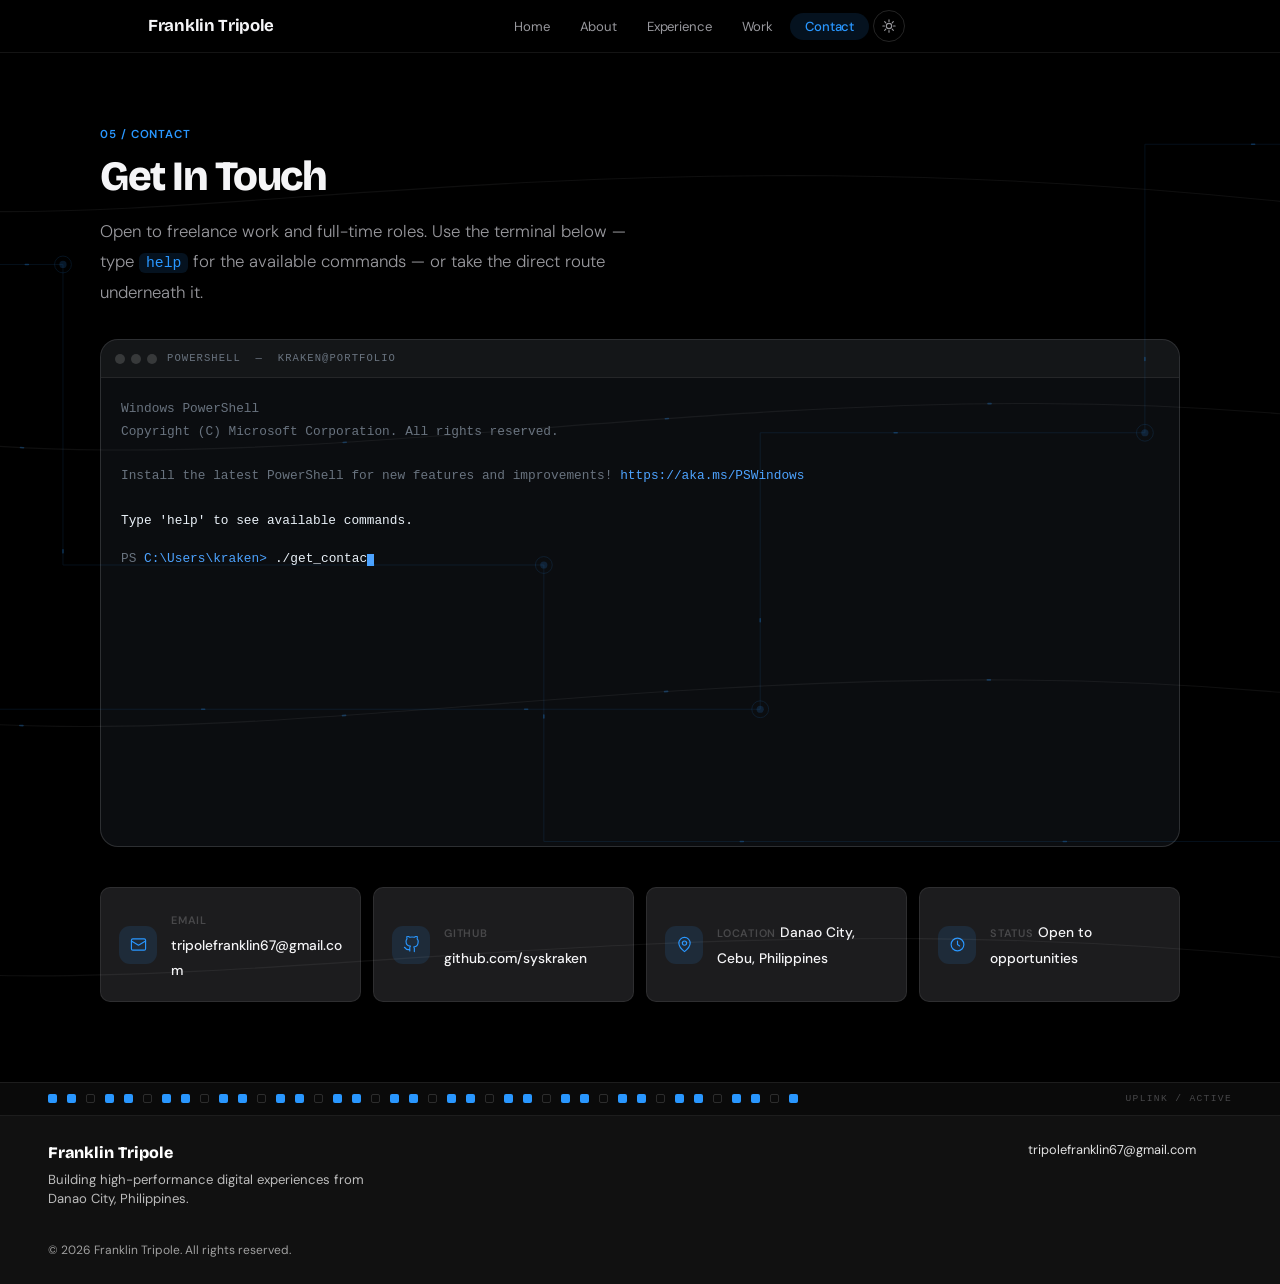
==== contact.html @ 1702abb4 "Fix duplicate nav toggle, default to dark, restyle contact, swap map to Leaflet Duplicate toggle: th" ====
<!DOCTYPE html>
<html lang="en" data-theme="dark">

<head>
    <meta charset="UTF-8">
    <meta name="viewport" content="width=device-width, initial-scale=1.0">
    <title>Contact | Franklin Tripole</title>
    <meta name="description"
        content="Get in touch with Franklin Tripole — web developer in Danao City, Philippines.">
    <link rel="preconnect" href="https://fonts.googleapis.com">
    <link rel="preconnect" href="https://fonts.gstatic.com" crossorigin>
    <link
        href="https://fonts.googleapis.com/css2?family=Bricolage+Grotesque:opsz,wght@12..96,300;12..96,400;12..96,500;12..96,600;12..96,700;12..96,800&family=DM+Sans:ital,opsz,wght@0,9..40,300;0,9..40,400;0,9..40,500;0,9..40,600;1,9..40,300&display=swap"
        rel="stylesheet">
    <script>
        // Runs before paint: dark is the default, a stored choice wins.
        try {
            if (localStorage.getItem('ft_theme') === 'light') {
                document.documentElement.dataset.theme = '';
            }
        } catch (e) { }
    </script>
    <link rel="stylesheet" href="style.css">
</head>

<body>

    <canvas id="matrix-canvas"></canvas>

    <nav>
        <div class="nav-inner">
            <a href="index.html" class="logo">Franklin Tripole</a>
            <ul class="nav-links">
                <li><a href="index.html#home">Home</a></li>
                <li><a href="index.html#about">About</a></li>
                <li><a href="index.html#experience">Experience</a></li>
                <li><a href="index.html#projects">Work</a></li>
                <li><a href="contact.html" class="nav-cta">Contact</a></li>
                <li><button id="theme-toggle" type="button" title="Toggle theme" aria-label="Toggle colour theme"><svg
                            class="ico-sun" width="16" height="16" viewBox="0 0 24 24" aria-hidden="true">
                            <circle cx="12" cy="12" r="4" />
                            <path
                                d="M12 2.8v2.4M12 18.8v2.4M21.2 12h-2.4M5.2 12H2.8M18.5 5.5l-1.7 1.7M7.2 16.8l-1.7 1.7M18.5 18.5l-1.7-1.7M7.2 7.2L5.5 5.5" />
                        </svg><svg class="ico-moon" width="16" height="16" viewBox="0 0 24 24" aria-hidden="true">
                            <path d="M20.6 13.4A8.7 8.7 0 0 1 10.6 3.4a8.7 8.7 0 1 0 10 10Z" />
                        </svg></button></li>
            </ul>
            <div style="display:flex;align-items:center;gap:8px;">
                <button id="theme-toggle-mob" type="button" title="Toggle theme" aria-label="Toggle colour theme"><svg
                        class="ico-sun" width="16" height="16" viewBox="0 0 24 24" aria-hidden="true">
                        <circle cx="12" cy="12" r="4" />
                        <path
                            d="M12 2.8v2.4M12 18.8v2.4M21.2 12h-2.4M5.2 12H2.8M18.5 5.5l-1.7 1.7M7.2 16.8l-1.7 1.7M18.5 18.5l-1.7-1.7M7.2 7.2L5.5 5.5" />
                    </svg><svg class="ico-moon" width="16" height="16" viewBox="0 0 24 24" aria-hidden="true">
                        <path d="M20.6 13.4A8.7 8.7 0 0 1 10.6 3.4a8.7 8.7 0 1 0 10 10Z" />
                    </svg></button>
                <button class="hamburger" id="hamburger" aria-label="Open menu">
                    <span></span><span></span><span></span>
                </button>
            </div>
        </div>
    </nav>

    <div class="mobile-menu" id="mobile-menu">
        <a href="index.html#home" class="mob-link">Home</a>
        <a href="index.html#about" class="mob-link">About</a>
        <a href="index.html#experience" class="mob-link">Experience</a>
        <a href="index.html#projects" class="mob-link">Work</a>
        <a href="contact.html" class="nav-cta">Contact →</a>
    </div>

    <main class="contact-main">
        <svg class="cables" viewBox="0 0 1440 900" preserveAspectRatio="xMidYMid slice" aria-hidden="true">
            <path class="wire" d="M-60 140 C 260 250 620 60 1500 200" />
            <path class="wire" d="M-60 330 C 380 460 880 250 1500 380" />
            <path class="wire" d="M-60 560 C 320 690 820 480 1500 610" />
            <path class="wire" d="M-60 780 C 300 880 760 700 1500 830" />
            <path class="rail" d="M-60 220 H 240 V 470 H 640 V 700 H 1500" />
            <path class="rail" d="M1500 120 H 1140 V 360 H 820 V 590 H -60" />
            <path class="flow d1" d="M-60 220 H 240 V 470 H 640 V 700 H 1500" />
            <path class="flow d2" d="M-60 330 C 380 460 880 250 1500 380" />
            <path class="flow d3" d="M1500 120 H 1140 V 360 H 820 V 590 H -60" />
            <path class="flow" d="M-60 560 C 320 690 820 480 1500 610" />
            <circle class="node" cx="240" cy="220" r="3" />
            <circle class="node-ring" cx="240" cy="220" r="7" />
            <circle class="node" cx="640" cy="470" r="3" />
            <circle class="node-ring" cx="640" cy="470" r="7" />
            <circle class="node" cx="1140" cy="360" r="3" />
            <circle class="node-ring" cx="1140" cy="360" r="7" />
            <circle class="node" cx="820" cy="590" r="3" />
            <circle class="node-ring" cx="820" cy="590" r="7" />
        </svg>

        <div class="container">
            <div class="section-eyebrow">05 / Contact</div>
            <h2 class="section-title">Get In Touch</h2>
            <p class="contact-lead">
                Open to freelance work and full-time roles. Use the terminal below — type <code>help</code> for the
                available commands — or take the direct route underneath it.
            </p>

            <div class="term-window" id="terminal-window">
                <div class="term-bar">
                    <div class="term-dots"><span></span><span></span><span></span></div>
                    <span class="term-title">PowerShell &nbsp;—&nbsp; kraken@portfolio</span>
                </div>
                <div class="term-body" id="term-body">
                    <div class="boot-header" id="boot-header">
                        Windows PowerShell<br>
                        Copyright (C) Microsoft Corporation. All rights reserved.<br><br>
                        Install the latest PowerShell for new features and improvements!
                        <a href="https://aka.ms/PSWindows" target="_blank" rel="noopener">https://aka.ms/PSWindows</a><br><br>
                        <span class="boot-accent">Type 'help' to see available commands.</span>
                    </div>

                    <div id="terminal-history"></div>

                    <div class="input-row" id="input-row" style="display:none;">
                        <span class="prompt"><span class="path">PS</span> C:\Users\kraken&gt;</span>
                        <input type="text" id="cmd-input" autocomplete="off" spellcheck="false"
                            aria-label="Terminal input">
                    </div>
                </div>
            </div>

            <div class="reach-grid">
                <a class="reach-card" href="mailto:tripolefranklin67@gmail.com">
                    <span class="reach-icon">
                        <svg viewBox="0 0 24 24" aria-hidden="true">
                            <rect x="2" y="4" width="20" height="16" rx="2" />
                            <path d="m22 7-10 6L2 7" />
                        </svg>
                    </span>
                    <span>
                        <span class="reach-label">Email</span>
                        <span class="reach-value">tripolefranklin67@gmail.com</span>
                    </span>
                </a>
                <a class="reach-card" href="https://github.com/syskraken" target="_blank" rel="noopener">
                    <span class="reach-icon">
                        <svg viewBox="0 0 24 24" aria-hidden="true">
                            <path
                                d="M9 19c-5 1.5-5-2.5-7-3m14 6v-3.9a3.4 3.4 0 0 0-.9-2.6c3-.3 6.2-1.5 6.2-6.7A5.2 5.2 0 0 0 19.9 4a4.9 4.9 0 0 0-.1-3.6s-1.1-.3-3.7 1.4a12.6 12.6 0 0 0-6.6 0C6.9.1 5.8.4 5.8.4A4.9 4.9 0 0 0 5.7 4a5.2 5.2 0 0 0-1.4 3.6c0 5.2 3.2 6.4 6.2 6.7a3.4 3.4 0 0 0-.9 2.6V21" />
                        </svg>
                    </span>
                    <span>
                        <span class="reach-label">GitHub</span>
                        <span class="reach-value">github.com/syskraken</span>
                    </span>
                </a>
                <div class="reach-card">
                    <span class="reach-icon">
                        <svg viewBox="0 0 24 24" aria-hidden="true">
                            <path d="M20 10c0 6-8 12-8 12s-8-6-8-12a8 8 0 0 1 16 0Z" />
                            <circle cx="12" cy="10" r="3" />
                        </svg>
                    </span>
                    <span>
                        <span class="reach-label">Location</span>
                        <span class="reach-value">Danao City, Cebu, Philippines</span>
                    </span>
                </div>
                <div class="reach-card">
                    <span class="reach-icon">
                        <svg viewBox="0 0 24 24" aria-hidden="true">
                            <circle cx="12" cy="12" r="9" />
                            <path d="M12 7v5l3 2" />
                        </svg>
                    </span>
                    <span>
                        <span class="reach-label">Status</span>
                        <span class="reach-value">Open to opportunities</span>
                    </span>
                </div>
            </div>
        </div>
    </main>

    <div class="patch-strip" aria-hidden="true">
        <i class="live"></i><i class="live"></i><i></i><i class="live"></i><i class="live"></i><i></i><i
            class="live"></i><i class="live"></i><i></i><i class="live"></i><i class="live"></i><i></i><i
            class="live"></i><i class="live"></i><i></i><i class="live"></i><i class="live"></i><i></i><i
            class="live"></i><i class="live"></i><i></i><i class="live"></i><i class="live"></i><i></i><i
            class="live"></i><i class="live"></i><i></i><i class="live"></i><i class="live"></i><i></i><i
            class="live"></i><i class="live"></i><i></i><i class="live"></i><i class="live"></i><i></i><i
            class="live"></i><i class="live"></i><i></i><i class="live"></i>
        <span class="patch-label">UPLINK / ACTIVE</span>
    </div>

    <footer>
        <div class="footer-brand">
            <a href="index.html" class="footer-logo">Franklin Tripole</a>
            <p class="footer-text">Building high-performance digital experiences from Danao City, Philippines.</p>
        </div>
        <div class="footer-meta">
            <a href="mailto:tripolefranklin67@gmail.com">tripolefranklin67@gmail.com</a>
            <div class="footer-links">
                <a href="https://github.com/syskraken" target="_blank" rel="noopener" class="soc" aria-label="GitHub">
                    <svg viewBox="0 0 24 24" fill="currentColor">
                        <path
                            d="M12 .5C5.73.5.5 5.73.5 12c0 5.08 3.29 9.39 7.86 10.91.58.11.79-.25.79-.56v-2c-3.2.7-3.88-1.37-3.88-1.37-.53-1.34-1.29-1.7-1.29-1.7-1.06-.72.08-.71.08-.71 1.17.08 1.78 1.2 1.78 1.2 1.04 1.79 2.73 1.27 3.4.97.1-.75.41-1.27.74-1.56-2.55-.29-5.24-1.28-5.24-5.68 0-1.26.45-2.29 1.19-3.09-.12-.29-.52-1.46.11-3.05 0 0 .97-.31 3.18 1.18a11 11 0 0 1 5.8 0c2.2-1.49 3.17-1.18 3.17-1.18.63 1.59.23 2.76.12 3.05.74.8 1.19 1.83 1.19 3.09 0 4.41-2.7 5.39-5.26 5.67.42.36.8 1.08.8 2.18v3.23c0 .31.21.68.8.56A11.51 11.51 0 0 0 23.5 12C23.5 5.73 18.27.5 12 .5Z" />
                    </svg>
                </a>
                <a href="mailto:tripolefranklin67@gmail.com" class="soc" aria-label="Email">
                    <svg viewBox="0 0 24 24" fill="none" stroke="currentColor" stroke-width="1.8" stroke-linecap="round"
                        stroke-linejoin="round">
                        <rect x="2" y="4" width="20" height="16" rx="2" />
                        <path d="m22 7-10 6L2 7" />
                    </svg>
                </a>
            </div>
        </div>
        <div class="footer-copy">© <span id="year">2026</span> Franklin Tripole. All rights reserved.</div>
    </footer>

    <script>
        /* ── Theme (same model as the home page) ─────────────── */
        const root = document.documentElement;
        const td = document.getElementById('theme-toggle');
        const tm = document.getElementById('theme-toggle-mob');

        function setTheme(dark) {
            root.dataset.theme = dark ? 'dark' : '';
            [td, tm].forEach(b => b.setAttribute('aria-pressed', String(dark)));
            localStorage.setItem('ft_theme', dark ? 'dark' : 'light');
        }
        setTheme(localStorage.getItem('ft_theme') !== 'light');
        [td, tm].forEach(b => b.addEventListener('click', () => setTheme(root.dataset.theme !== 'dark')));

        /* ── Mobile menu ─────────────────────────────────────── */
        const hamburger = document.getElementById('hamburger');
        const mobileMenu = document.getElementById('mobile-menu');
        hamburger.addEventListener('click', () => {
            hamburger.classList.toggle('open');
            mobileMenu.classList.toggle('open');
        });
        document.querySelectorAll('.mob-link').forEach(l => l.addEventListener('click', () => {
            hamburger.classList.remove('open');
            mobileMenu.classList.remove('open');
        }));

        document.getElementById('year').textContent = new Date().getFullYear();

        /* ── Terminal ────────────────────────────────────────── */
        const history = document.getElementById('terminal-history');
        const inputRow = document.getElementById('input-row');
        const cmdInput = document.getElementById('cmd-input');
        const termBody = document.getElementById('term-body');
        const PROMPT = '<span class="prompt"><span class="path">PS</span> C:\\Users\\kraken&gt;</span>';

        const contactBlock = `
            <div class="dim" style="margin-bottom:10px;">&gt; initiating communication protocol... <span class="term-acc">[OK]</span></div>
            <div class="term-grid">
                <span class="c-key">[Email]</span>
                <span class="c-val"><a href="mailto:tripolefranklin67@gmail.com">tripolefranklin67@gmail.com</a></span>
                <span class="c-key">[GitHub]</span>
                <span class="c-val"><a href="https://github.com/syskraken" target="_blank" rel="noopener">github.com/syskraken</a></span>
                <span class="c-key">[Location]</span>
                <span class="c-val hl">Danao City, Philippines</span>
                <span class="c-key">[Status]</span>
                <span class="c-val term-acc">Open to opportunities</span>
            </div>`;

        const commands = {
            help: `
<span class="hl">Available commands:</span><br><br>
<span class="term-acc">whoami</span>                   — Display current user<br>
<span class="term-acc">email</span>                    — Get email address<br>
<span class="term-acc">github</span>                   — Get GitHub profile link<br>
<span class="term-acc">location</span>                 — Display base of operations<br>
<span class="term-acc">status</span>                   — Availability status<br>
<span class="term-acc">stack</span>                    — Primary tooling<br>
<span class="term-acc">ipconfig</span>                 — Display network configuration<br>
<span class="term-acc">ls</span>                       — List directory contents<br>
<span class="term-acc">clear</span>                    — Clear terminal window<br>
<span class="term-acc">matrix</span>                   — ???<br>
<span class="term-acc">./get_contact_info.ps1</span>   — Run the full contact script<br>`,
            whoami: `<span class="hl">kraken</span><br>Franklin Tripole<br>Web Developer — Danao City, Philippines`,
            email: `<a href="mailto:tripolefranklin67@gmail.com">tripolefranklin67@gmail.com</a>`,
            github: `<a href="https://github.com/syskraken" target="_blank" rel="noopener">github.com/syskraken</a>`,
            location: `<span class="hl">Danao City</span>, Central Visayas, Philippines`,
            status: `<span class="term-acc">●</span> <span class="hl">Open to work</span> — available for freelance and full-time roles.`,
            stack: `
<span class="hl">Front end</span>&nbsp;&nbsp;&nbsp;&nbsp;JavaScript, HTML, CSS, Webflow, Framer<br>
<span class="hl">Back end</span>&nbsp;&nbsp;&nbsp;&nbsp;&nbsp;Node, Python, MySQL, Supabase, Firebase<br>
<span class="hl">Infra</span>&nbsp;&nbsp;&nbsp;&nbsp;&nbsp;&nbsp;&nbsp;&nbsp;Linux, Docker, Nginx, n8n`,
            './get_contact_info.ps1': contactBlock,
            ipconfig: `
Windows IP Configuration<br><br>
Ethernet adapter vEthernet (WSL):<br><br>
&nbsp;&nbsp;Connection-specific DNS Suffix&nbsp;. : bbrouter<br>
&nbsp;&nbsp;IPv4 Address. . . . . . . . . . . : <span class="hl">192.168.1.77</span><br>
&nbsp;&nbsp;Subnet Mask . . . . . . . . . . . : 255.255.255.0<br>
&nbsp;&nbsp;Default Gateway . . . . . . . . . : 192.168.1.1<br>`,
            ls: `
Mode&nbsp;&nbsp;&nbsp;&nbsp;&nbsp;&nbsp;&nbsp;&nbsp;&nbsp;&nbsp;LastWriteTime&nbsp;&nbsp;&nbsp;&nbsp;&nbsp;&nbsp;&nbsp;&nbsp;Name<br>
<span class="dim">----&nbsp;&nbsp;&nbsp;&nbsp;&nbsp;&nbsp;&nbsp;&nbsp;&nbsp;&nbsp;-------------&nbsp;&nbsp;&nbsp;&nbsp;&nbsp;&nbsp;&nbsp;&nbsp;----</span><br>
d----- &nbsp;&nbsp;&nbsp;&nbsp;&nbsp;&nbsp;3/29/2026 03:44 AM&nbsp;&nbsp;&nbsp;All Safe Database<br>
d----- &nbsp;&nbsp;&nbsp;&nbsp;&nbsp;&nbsp;3/26/2026 11:20 PM&nbsp;&nbsp;&nbsp;captive-portal-redesign<br>
-a---- &nbsp;&nbsp;&nbsp;&nbsp;&nbsp;&nbsp;3/28/2026 08:00 AM&nbsp;&nbsp;&nbsp;<span class="term-acc">get_contact_info.ps1</span><br>`
        };

        function scrollBottom() { termBody.scrollTop = termBody.scrollHeight; }

        function printCmd(cmd) {
            const el = document.createElement('div');
            el.className = 'hist-cmd';
            el.innerHTML = PROMPT + '<span class="cmd-text"></span>';
            el.querySelector('.cmd-text').textContent = cmd;
            history.appendChild(el);
        }

        function printOutput(html) {
            const el = document.createElement('div');
            el.className = 'hist-output';
            el.innerHTML = html;
            history.appendChild(el);
            scrollBottom();
        }

        function printError(raw) {
            const el = document.createElement('div');
            el.className = 'hist-output term-err';
            const name = document.createElement('span');
            name.textContent = "'" + raw + "'";
            el.appendChild(name);
            el.append(' is not recognized as a cmdlet, function, script file, or operable program.');
            el.appendChild(document.createElement('br'));
            el.append("Check the spelling of the name, or type 'help' for available commands.");
            history.appendChild(el);
            scrollBottom();
        }

        termBody.addEventListener('click', () => {
            if (inputRow.style.display !== 'none') cmdInput.focus();
        });

        cmdInput.addEventListener('keydown', function (e) {
            if (e.key !== 'Enter') return;
            const raw = this.value.trim();
            const cmd = raw.toLowerCase();
            this.value = '';
            printCmd(raw);

            if (cmd === '') { scrollBottom(); return; }

            if (cmd === 'clear') {
                history.innerHTML = '';
                stopMatrix();
            } else if (cmd === 'matrix') {
                startMatrix();
                printOutput(`<span class="matrix-msg">Wake up, kraken...<br>The Matrix has you.<br><span class="dim">(Type 'clear' to escape)</span></span>`);
            } else if (commands[cmd]) {
                printOutput(commands[cmd]);
            } else {
                printError(raw);
            }

            scrollBottom();
            setTimeout(() => this.focus(), 10);
        });

        /* ── Matrix easter egg, recoloured to the site accent ── */
        const canvas = document.getElementById('matrix-canvas');
        const ctx = canvas.getContext('2d');
        let matrixRaf = null;

        function startMatrix() {
            canvas.width = window.innerWidth;
            canvas.height = window.innerHeight;
            const chars = 'ABCDEFGHIJKLMNOPQRSTUVWXYZ0123456789$+-*/=%<>[]{}';
            const fontSize = 14;
            const cols = Math.floor(canvas.width / fontSize);
            const drops = Array(cols).fill(1);
            canvas.classList.add('active');

            const fade = getComputedStyle(root).getPropertyValue('--bg').trim() || '#000';

            function draw() {
                ctx.fillStyle = 'rgba(4, 7, 10, 0.06)';
                ctx.fillRect(0, 0, canvas.width, canvas.height);
                ctx.fillStyle = '#4da3ff';
                ctx.font = fontSize + 'px ui-monospace, monospace';
                drops.forEach((y, i) => {
                    ctx.fillText(chars[Math.floor(Math.random() * chars.length)], i * fontSize, y * fontSize);
                    if (y * fontSize > canvas.height && Math.random() > 0.975) drops[i] = 0;
                    drops[i]++;
                });
                matrixRaf = requestAnimationFrame(draw);
            }
            if (matrixRaf) cancelAnimationFrame(matrixRaf);
            draw();
        }

        function stopMatrix() {
            if (matrixRaf) { cancelAnimationFrame(matrixRaf); matrixRaf = null; }
            canvas.classList.remove('active');
            ctx.clearRect(0, 0, canvas.width, canvas.height);
        }

        /* ── Boot sequence ───────────────────────────────────── */
        const bootCmd = './get_contact_info.ps1';

        function boot() {
            const line = document.createElement('div');
            line.className = 'hist-cmd';
            line.innerHTML = PROMPT + '<span class="cmd-text" id="boot-typer"></span><span class="cursor-blink"></span>';
            history.appendChild(line);
            const typer = document.getElementById('boot-typer');
            let i = 0;

            function typeChar() {
                if (i < bootCmd.length) {
                    typer.textContent += bootCmd[i++];
                    setTimeout(typeChar, 45);
                } else {
                    line.innerHTML = PROMPT + '<span class="cmd-text"></span>';
                    line.querySelector('.cmd-text').textContent = bootCmd;
                    setTimeout(() => {
                        printOutput(commands[bootCmd]);
                        inputRow.style.display = 'flex';
                        cmdInput.focus();
                        scrollBottom();
                    }, 350);
                }
            }
            setTimeout(typeChar, 700);
        }

        window.addEventListener('load', boot);
    </script>
</body>

</html>
---- style.css ----
:root {
            --white: #ffffff;
            --bg: #f5f5f7;
            --bg-alt: #fbfbfd;
            --card: #ffffff;
            --text: #1d1d1f;
            --text-secondary: #6e6e73;
            --text-tertiary: #aeaeb2;
            --accent: #0071e3;
            --accent-hover: #0077ed;
            --accent-light: rgba(0, 113, 227, 0.08);
            --border: rgba(0, 0, 0, 0.08);
            --border-med: rgba(0, 0, 0, 0.13);
            --shadow-sm: 0 2px 12px rgba(0, 0, 0, 0.06);
            --shadow-md: 0 8px 40px rgba(0, 0, 0, 0.1);
            --shadow-lg: 0 20px 60px rgba(0, 0, 0, 0.12);
            --radius: 18px;
            --radius-sm: 10px;
            --ease: cubic-bezier(0.25, 0.46, 0.45, 0.94);
            --ease-spring: cubic-bezier(0.34, 1.56, 0.64, 1);
        }

        [data-theme="dark"] {
            --white: #1c1c1e;
            --bg: #000000;
            --bg-alt: #0a0a0a;
            --card: #1c1c1e;
            --text: #f5f5f7;
            --text-secondary: #98989d;
            --text-tertiary: #48484a;
            --accent: #2997ff;
            --accent-hover: #3aa6ff;
            --accent-light: rgba(41, 151, 255, 0.12);
            --border: rgba(255, 255, 255, 0.08);
            --border-med: rgba(255, 255, 255, 0.14);
            --shadow-sm: 0 2px 12px rgba(0, 0, 0, 0.3);
            --shadow-md: 0 8px 40px rgba(0, 0, 0, 0.4);
            --shadow-lg: 0 20px 60px rgba(0, 0, 0, 0.5);
        }

        *,
        *::before,
        *::after {
            box-sizing: border-box;
            margin: 0;
            padding: 0;
        }

        html {
            scroll-behavior: smooth;
        }

        body {
            font-family: 'DM Sans', -apple-system, BlinkMacSystemFont, sans-serif;
            background: var(--bg);
            color: var(--text);
            line-height: 1.6;
            overflow-x: hidden;
            transition: background .4s ease, color .4s ease;
        }

        body.modal-open {
            overflow: hidden !important;
        }

        ::-webkit-scrollbar {
            width: 5px;
        }

        ::-webkit-scrollbar-track {
            background: transparent;
        }

        ::-webkit-scrollbar-thumb {
            background: var(--border-med);
            border-radius: 10px;
        }

        /* ─── NAV ─────────────────────────────── */
        nav {
            position: fixed;
            top: 0;
            left: 0;
            right: 0;
            z-index: 1000;
            background: rgba(245, 245, 247, 0.82);
            backdrop-filter: saturate(180%) blur(20px);
            -webkit-backdrop-filter: saturate(180%) blur(20px);
            border-bottom: 0.5px solid var(--border);
            transition: background .35s, border-color .35s;
        }

        [data-theme="dark"] nav {
            background: rgba(0, 0, 0, 0.72);
        }

        .nav-inner {
            display: flex;
            align-items: center;
            justify-content: space-between;
            max-width: 1080px;
            margin: 0 auto;
            padding: 0 clamp(20px, 5%, 48px);
            height: 52px;
        }

        .logo {
            font-family: 'Bricolage Grotesque', sans-serif;
            font-size: 1.05rem;
            font-weight: 700;
            letter-spacing: -.3px;
            color: var(--text);
            text-decoration: none;
            transition: opacity .2s;
        }

        .logo:hover {
            opacity: .7;
        }

        .nav-links {
            display: flex;
            list-style: none;
            align-items: center;
            gap: 4px;
        }

        .nav-links a {
            color: var(--text-secondary);
            text-decoration: none;
            font-size: .82rem;
            font-weight: 400;
            letter-spacing: -.01em;
            padding: 5px 13px;
            border-radius: 20px;
            transition: color .2s, background .2s;
        }

        .nav-links a:hover {
            color: var(--text);
            background: var(--border);
        }

        .nav-links .nav-cta {
            color: var(--accent);
            background: var(--accent-light);
            font-weight: 500;
            padding: 5px 15px;
        }

        .nav-links .nav-cta:hover {
            background: var(--accent);
            color: #fff;
        }

        #theme-toggle {
            background: none;
            border: 0.5px solid var(--border-med);
            cursor: pointer;
            font-size: .9rem;
            width: 32px;
            height: 32px;
            border-radius: 50%;
            display: flex;
            align-items: center;
            justify-content: center;
            transition: background .2s, transform .2s;
            flex-shrink: 0;
        }

        #theme-toggle:hover {
            background: var(--border);
            transform: scale(1.08);
        }

        #theme-toggle-mob {
            display: none;
            background: none;
            border: 0.5px solid var(--border-med);
            cursor: pointer;
            font-size: .9rem;
            width: 32px;
            height: 32px;
            border-radius: 50%;
            align-items: center;
            justify-content: center;
        }

        .hamburger {
            display: none;
            background: none;
            border: 0.5px solid var(--border-med);
            cursor: pointer;
            padding: 7px 8px;
            border-radius: 8px;
            flex-direction: column;
            gap: 4px;
        }

        .hamburger span {
            display: block;
            width: 17px;
            height: 1.5px;
            background: var(--text);
            border-radius: 2px;
            transition: all .3s;
        }

        .hamburger.open span:nth-child(1) {
            transform: rotate(45deg) translate(4px, 4px);
        }

        .hamburger.open span:nth-child(2) {
            opacity: 0;
        }

        .hamburger.open span:nth-child(3) {
            transform: rotate(-45deg) translate(4px, -4px);
        }

        .mobile-menu {
            display: none;
            position: fixed;
            top: 52px;
            left: 0;
            right: 0;
            background: rgba(245, 245, 247, 0.95);
            backdrop-filter: blur(20px);
            -webkit-backdrop-filter: blur(20px);
            border-bottom: 0.5px solid var(--border);
            padding: 16px clamp(20px, 5%, 48px);
            flex-direction: column;
            gap: 2px;
            z-index: 999;
        }

        [data-theme="dark"] .mobile-menu {
            background: rgba(10, 10, 10, 0.96);
        }

        .mobile-menu.open {
            display: flex;
        }

        .mobile-menu a {
            color: var(--text-secondary);
            text-decoration: none;
            font-size: .9rem;
            padding: 11px 12px;
            border-radius: 10px;
            transition: color .2s, background .2s;
        }

        .mobile-menu a:hover {
            color: var(--text);
            background: var(--border);
        }

        .mobile-menu .nav-cta {
            color: var(--accent);
            font-weight: 500;
            margin-top: 4px;
            text-align: center;
            background: var(--accent-light);
        }

        /* ─── HERO ────────────────────────────── */
        header {
            min-height: 100svh;
            display: flex;
            align-items: center;
            padding: 100px 0 80px;
            position: relative;
            overflow: hidden;
        }

        #hero-canvas {
            position: absolute;
            top: 0;
            left: 0;
            width: 100%;
            height: 100%;
            z-index: 0;
            display: block;
        }

        header::before {
            content: '';
            position: absolute;
            inset: 0;
            background: radial-gradient(ellipse 80% 60% at 70% 40%, rgba(0, 113, 227, .06) 0%, transparent 70%);
            pointer-events: none;
        }

        [data-theme="dark"] header::before {
            background: radial-gradient(ellipse 80% 60% at 70% 40%, rgba(41, 151, 255, .08) 0%, transparent 70%);
        }

        .container {
            width: min(92%, 1080px);
            margin: 0 auto;
        }

        .hero-grid {
            display: grid;
            grid-template-columns: 1fr auto;
            gap: 80px;
            align-items: center;
        }

        .hero-eyebrow {
            display: inline-flex;
            align-items: center;
            gap: 8px;
            background: var(--accent-light);
            color: var(--accent);
            font-size: .78rem;
            font-weight: 500;
            letter-spacing: .01em;
            padding: 5px 14px;
            border-radius: 20px;
            margin-bottom: 22px;
        }

        .hero-eyebrow::before {
            content: '';
            width: 6px;
            height: 6px;
            border-radius: 50%;
            background: var(--accent);
            animation: status-pulse 2.2s ease infinite;
        }

        @keyframes status-pulse {
            0%, 100% { opacity: 1 }
            50% { opacity: .3 }
        }

        h1.hero-name {
            font-family: 'Bricolage Grotesque', sans-serif;
            font-size: clamp(3rem, 7.5vw, 5.8rem);
            font-weight: 800;
            line-height: .98;
            letter-spacing: -3px;
            color: var(--text);
            margin-bottom: 22px;
        }

        .hero-subtitle {
            font-size: clamp(1rem, 2.2vw, 1.2rem);
            color: var(--text-secondary);
            font-weight: 300;
            line-height: 1.6;
            max-width: 420px;
            margin-bottom: 36px;
            letter-spacing: -.01em;
        }

        .hero-subtitle strong {
            color: var(--text);
            font-weight: 500;
        }

        .hero-actions {
            display: flex;
            gap: 12px;
            flex-wrap: wrap;
        }

        .btn {
            font-family: 'DM Sans', sans-serif;
            font-size: .88rem;
            font-weight: 500;
            letter-spacing: -.01em;
            padding: 12px 24px;
            border-radius: 980px;
            text-decoration: none;
            transition: all .25s var(--ease);
            cursor: pointer;
            border: none;
            display: inline-flex;
            align-items: center;
            gap: 7px;
        }

        .btn-primary {
            background: var(--accent);
            color: #fff;
        }

        .btn-primary:hover {
            background: var(--accent-hover);
            transform: scale(1.025);
            box-shadow: 0 4px 20px rgba(0, 113, 227, .35);
        }

        .btn-ghost {
            background: var(--border);
            color: var(--text);
        }

        .btn-ghost:hover {
            background: var(--border-med);
            transform: scale(1.025);
        }

        .btn svg {
            width: 14px;
            height: 14px;
        }

        .hero-img-wrap {
            position: relative;
            flex-shrink: 0;
        }

        .hero-img-frame {
            width: clamp(250px, 35vw, 380px);
            aspect-ratio: 3/4;
            border-radius: 15px;
            overflow: hidden;
            box-shadow: var(--shadow-lg);
            border: 0.5px solid var(--border);
        }

        .hero-img-frame img {
            width: 100%;
            height: 100%;
            object-fit: cover;
            display: block;
            transition: transform .6s var(--ease);
        }

        .hero-badge {
            position: absolute;
            bottom: -12px;
            left: -18px;
            background: var(--card);
            border: 0.5px solid var(--border);
            border-radius: 15px;
            padding: 10px 14px;
            box-shadow: var(--shadow-md);
            display: flex;
            align-items: center;
            gap: 10px;
            white-space: nowrap;
        }

        .hero-badge-dot {
            width: 8px;
            height: 8px;
            border-radius: 50%;
            background: #30d158;
            flex-shrink: 0;
        }

        .hero-badge-text {
            font-size: .78rem;
            font-weight: 500;
            color: var(--text);
        }

        .hero-badge-sub {
            font-size: .7rem;
            color: var(--text-secondary);
        }

        /* ─── SECTIONS ────────────────────────── */
        section {
            padding: clamp(48px, 8vw, 70px) 0;
        }

        .section-eyebrow {
            font-size: .72rem;
            font-weight: 600;
            letter-spacing: .08em;
            text-transform: uppercase;
            color: var(--accent);
            margin-bottom: 10px;
        }

        h2.section-title {
            font-family: 'Bricolage Grotesque', sans-serif;
            font-size: clamp(1.8rem, 4vw, 2.6rem);
            font-weight: 800;
            letter-spacing: -1.5px;
            color: var(--text);
            line-height: 1.1;
        }

        /* ─── ABOUT ───────────────────────────── */
        #about {
            background: var(--bg-alt);
        }

        .about-grid {
            display: flex;
            flex-direction: column;
            gap: clamp(32px, 6vw, 60px);
        }

        .about-text {
            font-size: clamp(.95rem, 1.8vw, 1.05rem);
            color: var(--text-secondary);
            line-height: 1.8;
            font-weight: 300;
        }

        .about-text strong {
            color: var(--text);
            font-weight: 500;
        }

        .stack-group {
            margin-top: 32px;
            display: flex;
            flex-direction: column;
            gap: 14px;
        }

        .stat-grid {
            display: grid;
            grid-template-columns: repeat(auto-fit, minmax(150px, 1fr));
            gap: 12px;
            margin-top: 28px;
        }

        .stat-card {
            background: var(--card);
            border: 0.5px solid var(--border);
            border-radius: var(--radius-sm);
            padding: 20px;
            box-shadow: var(--shadow-sm);
            transition: transform .3s var(--ease), box-shadow .3s;
        }

        .stat-card:hover {
            transform: translateY(-3px);
            box-shadow: var(--shadow-md);
        }

        .stat-card .num {
            font-family: 'Bricolage Grotesque', sans-serif;
            font-size: 2rem;
            font-weight: 800;
            color: var(--text);
            line-height: 1;
            letter-spacing: -1px;
        }

        .stat-card .lbl {
            font-size: .75rem;
            color: var(--text-secondary);
            margin-top: 5px;
            font-weight: 400;
        }

        .stack-title {
            font-size: .72rem;
            font-weight: 600;
            letter-spacing: .06em;
            text-transform: uppercase;
            color: var(--text-tertiary);
            margin-bottom: 14px;
        }

        /* ─── EXPERIENCE ──────────────────────── */
        #experience {
            background: var(--bg);
        }

        .exp-card {
            background: var(--card);
            border: 0.5px solid var(--border);
            border-radius: 15px;
            padding: clamp(28px, 4vw, 40px);
            display: grid;
            grid-template-columns: auto 1fr;
            gap: 24px;
            align-items: start;
            box-shadow: var(--shadow-sm);
            transition: box-shadow .3s, transform .3s var(--ease);
            margin-bottom: 24px;
        }

        .exp-card:hover {
            transform: translateY(-4px);
            box-shadow: var(--shadow-md);
        }

        .exp-icon {
            width: 44px;
            height: 44px;
            background: var(--accent-light);
            border-radius: 12px;
            display: flex;
            align-items: center;
            justify-content: center;
            flex-shrink: 0;
        }

        .exp-icon svg {
            width: 20px;
            height: 20px;
            color: var(--accent);
        }

        .exp-body h4 {
            font-family: 'Bricolage Grotesque', sans-serif;
            font-size: 1.1rem;
            font-weight: 700;
            margin-bottom: 3px;
            letter-spacing: -.3px;
        }

        .exp-meta {
            font-size: .78rem;
            color: var(--accent);
            font-weight: 500;
            margin-bottom: 12px;
            display: flex;
            align-items: center;
            gap: 6px;
        }

        .exp-meta-sep {
            color: var(--text-tertiary);
        }

        .exp-meta-time {
            color: var(--text-secondary);
            font-weight: 400;
        }

        .exp-body p {
            font-size: .93rem;
            color: var(--text-secondary);
            line-height: 1.75;
            font-weight: 300;
        }

        /* ─── PROJECTS ────────────────────────── */
        #projects {
            background: var(--bg-alt);
        }

        .category-head {
            display: flex;
            align-items: center;
            gap: 14px;
            margin-bottom: 18px;
            margin-top: 48px;
        }

        .category-head:first-of-type {
            margin-top: 0;
        }

        .cat-label {
            font-size: .72rem;
            font-weight: 600;
            letter-spacing: .06em;
            text-transform: uppercase;
            color: var(--text-tertiary);
            white-space: nowrap;
        }

        .cat-line {
            flex: 1;
            height: 0.5px;
            background: var(--border-med);
        }

        .project-grid {
            display: grid;
            grid-template-columns: repeat(auto-fill, minmax(min(100%, 280px), 1fr));
            gap: 14px;
            margin-bottom: 14px;
        }

        .project-card {
            background: var(--card);
            border: 0.5px solid var(--border);
            border-radius: var(--radius);
            padding: 24px;
            text-decoration: none;
            color: inherit;
            display: flex;
            flex-direction: column;
            gap: 12px;
            transition: transform .35s var(--ease), box-shadow .35s, border-color .3s;
            cursor: pointer;
            position: relative;
            overflow: hidden;
            box-shadow: var(--shadow-sm);
        }

        .project-card:hover {
            transform: translateY(-6px);
            box-shadow: var(--shadow-md);
            border-color: var(--border-med);
        }

        .proj-icon {
            width: 44px;
            height: 44px;
            background: var(--bg);
            border: 0.5px solid var(--border);
            border-radius: 12px;
            display: flex;
            align-items: center;
            justify-content: center;
            overflow: hidden;
            flex-shrink: 0;
        }

        .proj-icon-text {
            font-family: 'Bricolage Grotesque', sans-serif;
            font-weight: 700;
            font-size: .8rem;
            color: var(--text);
        }

        .proj-title {
            font-size: .98rem;
            font-weight: 600;
            color: var(--text);
            padding-right: 20px;
            letter-spacing: -.2px;
        }

        .proj-desc {
            font-size: .84rem;
            color: var(--text-secondary);
            line-height: 1.6;
            font-weight: 300;
        }

        .proj-tag {
            font-size: .68rem;
            font-weight: 500;
            letter-spacing: .02em;
            color: var(--accent);
            background: var(--accent-light);
            padding: 4px 10px;
            border-radius: 20px;
            align-self: flex-start;
            margin-top: auto;
        }

        /* ─── FOOTER ──────────────────────────── */
        footer {
            position: relative;
            background: #111;
            padding: 24px clamp(20px, 5%, 48px);
            display: flex;
            align-items: flex-start;
            justify-content: space-between;
            flex-wrap: wrap;
            gap: 20px;
            color: #fff;
            overflow: hidden;
        }

        #footer-canvas {
            position: absolute;
            inset: 0;
            width: 100% !important;
            height: 100% !important;
            pointer-events: none;
            z-index: 0;
            display: block;
        }

        footer>*:not(#footer-canvas) {
            position: relative;
            z-index: 1;
        }

        .footer-brand {
            display: flex;
            flex-direction: column;
            gap: 4px;
        }

        .footer-logo {
            font-family: 'Bricolage Grotesque', sans-serif;
            font-size: 1rem;
            font-weight: 800;
            color: #fff;
            text-decoration: none;
        }

        .footer-text {
            font-size: .82rem;
            color: rgba(255, 255, 255, 0.72);
            max-width: 320px;
            line-height: 1.5;
        }

        .footer-meta {
            display: flex;
            flex-wrap: wrap;
            gap: 24px;
            align-items: center;
            font-size: .8rem;
            color: rgba(255, 255, 255, 0.68);
        }

        .footer-meta a {
            color: rgba(255, 255, 255, 0.88);
            text-decoration: none;
            transition: opacity .2s;
        }

        .footer-meta a:hover { opacity: 0.8; }

        .footer-links {
            display: flex;
            gap: 12px;
            align-items: center;
        }

        .footer-links img {
            height: 28px;
            border-radius: 4px;
        }

        .footer-copy {
            font-size: .75rem;
            color: rgba(255, 255, 255, 0.6);
            min-width: 100%;
            margin-top: 12px;
        }

        @media(max-width:640px) {
            footer { flex-direction: column; align-items: flex-start; }
            .footer-copy { min-width: auto; }
        }

        /* ─── REVEAL ──────────────────────────── */
        .reveal {
            opacity: 0;
            transform: translateY(28px);
            transition: opacity .7s var(--ease), transform .7s var(--ease);
        }

        .reveal.visible { opacity: 1; transform: translateY(0); }

        /* ─── RESPONSIVE ──────────────────────── */
        @media(max-width:800px) {
            .nav-links { display: none; }
            .hamburger { display: flex; }
            #theme-toggle-mob { display: flex; }
            .hero-grid { grid-template-columns: 1fr; gap: 40px; text-align: center; }
            .hero-eyebrow { margin: 0 auto 22px; }
            .hero-subtitle { margin: 0 auto 36px; }
            .hero-actions { justify-content: center; }
            .hero-img-wrap { order: -1; display: flex; justify-content: center; }
            .hero-img-frame { width: clamp(170px, 46vw, 220px); }
            .hero-badge { left: 50%; transform: translateX(-50%); }

            .exp-card {
                display: flex;
                flex-direction: column;
                position: relative;
                padding-top: 60px;
            }
            .exp-icon {
                position: absolute;
                top: 24px;
                right: 24px;
            }
            .exp-body {
                width: 100%;
            }
        }

        @media(max-width:480px) {
            h1.hero-name { letter-spacing: -2px; }
            .btn { font-size: .82rem; padding: 11px 20px; }
        }

        /* ─── MODAL ───────────────────────────── */
        .modal-backdrop {
            position: fixed;
            top: 0;
            left: 0;
            width: 100vw;
            height: 100vh;
            background: rgba(0, 0, 0, .4);
            backdrop-filter: blur(20px) saturate(.9);
            -webkit-backdrop-filter: blur(20px) saturate(.9);
            z-index: 2000;
            display: flex;
            align-items: center;
            justify-content: center;
            opacity: 0;
            pointer-events: none;
            transition: opacity .35s ease;
        }

        .modal-backdrop.open { opacity: 1; pointer-events: all; }

        .modal-box {
            width: calc(100vw - 48px);
            height: calc(100vh - 64px);
            max-width: 1160px;
            max-height: 780px;
            background: var(--card);
            border: 0.5px solid var(--border);
            border-radius: 20px;
            overflow: hidden;
            display: flex;
            flex-direction: column;
            transform: translateY(24px) scale(.97);
            transition: transform .4s var(--ease), opacity .35s;
            box-shadow: 0 40px 120px rgba(0, 0, 0, .3);
            opacity: 0;
        }

        .modal-backdrop.open .modal-box { transform: translateY(0) scale(1); opacity: 1; }

        .modal-bar {
            background: var(--bg);
            border-bottom: 0.5px solid var(--border);
            padding: 12px 18px;
            display: flex;
            align-items: center;
            gap: 10px;
            flex-shrink: 0;
        }

        .modal-dots { display: flex; gap: 6px; }
        .modal-dots span { width: 10px; height: 10px; border-radius: 50%; background: var(--border-med); }
        .modal-title { font-size: .75rem; color: var(--text-tertiary); font-weight: 400; flex: 1; }
        .modal-close { background: none; border: 0.5px solid var(--border); color: var(--text-secondary); cursor: pointer; font-size: .85rem; width: 28px; height: 28px; border-radius: 50%; display: flex; align-items: center; justify-content: center; transition: all .2s; }
        .modal-close:hover { color: var(--text); border-color: var(--border-med); background: var(--border); }

        .modal-columns { display: grid; grid-template-columns: 340px 1fr; flex: 1; overflow: hidden; }

        .modal-left {
            padding: 28px 26px;
            display: flex;
            flex-direction: column;
            gap: 16px;
            overflow-y: auto;
            border-right: 0.5px solid var(--border);
            background: var(--card);
        }

        .modal-header-row { display: flex; align-items: center; gap: 13px; }
        .modal-proj-icon { width: 44px; height: 44px; background: var(--bg); border: 0.5px solid var(--border); border-radius: 12px; display: flex; align-items: center; justify-content: center; overflow: hidden; flex-shrink: 0; }
        .modal-proj-name { font-family: 'Bricolage Grotesque', sans-serif; font-size: 1.1rem; font-weight: 700; color: var(--text); margin-bottom: 4px; }
        .modal-tag { font-size: .67rem; font-weight: 500; color: var(--accent); background: var(--accent-light); padding: 3px 10px; border-radius: 20px; display: inline-block; }
        .modal-desc { font-size: .875rem; color: var(--text-secondary); line-height: 1.8; font-weight: 300; }
        .modal-role { background: var(--bg); border: 0.5px solid var(--border); border-radius: 12px; padding: 16px; }
        .modal-role-label { font-size: .68rem; font-weight: 600; letter-spacing: .06em; text-transform: uppercase; color: var(--accent); margin-bottom: 8px; }
        .modal-role p { font-size: .84rem; color: var(--text-secondary); line-height: 1.75; font-weight: 300; }

        .modal-right { display: flex; flex-direction: column; background: #000; position: relative; overflow: hidden; }

        @media(max-width:640px) {
            .modal-backdrop { align-items: stretch; justify-content: stretch; padding: 0; }
            .modal-box { width: 100vw; height: 100vh; max-width: none; max-height: none; border-radius: 0; border: none; transform: translateY(20px); }
            .modal-columns { grid-template-columns: 1fr; grid-template-rows: auto 1fr; }
            .modal-left { border-right: none; border-bottom: 0.5px solid var(--border); max-height: 44vh; padding: 20px; overflow-y: auto; }
        }

        /* ─── PROJECT / MODAL IMAGERY ─────────── */
        .proj-icon img {
            width: 100%;
            height: 100%;
            object-fit: contain;
            padding: 7px;
            display: block;
        }

        .modal-proj-icon img {
            width: 100%;
            height: 100%;
            object-fit: contain;
            padding: 7px;
            display: block;
        }

        .modal-right {
            align-items: center;
            justify-content: center;
            padding: 32px;
        }

        .modal-media {
            max-width: 100%;
            max-height: 100%;
            object-fit: contain;
            border-radius: 12px;
            box-shadow: 0 24px 70px rgba(0, 0, 0, .55);
        }

        .modal-mark {
            width: 96px;
            height: 96px;
            border-radius: 24px;
            border: 0.5px solid rgba(255, 255, 255, .12);
            background: rgba(255, 255, 255, .04);
            display: flex;
            align-items: center;
            justify-content: center;
            opacity: .55;
        }

        .modal-mark .proj-icon-text {
            font-family: 'Bricolage Grotesque', sans-serif;
            font-size: 1.6rem;
            font-weight: 700;
            color: #fff;
        }

        .modal-mark img {
            width: 100%;
            height: 100%;
            object-fit: contain;
            padding: 18px;
        }

        @media(max-width:640px) {
            .modal-right {
                padding: 18px;
                min-height: 180px;
            }
        }

        .proj-icon svg,
        .modal-proj-icon svg {
            width: 20px;
            height: 20px;
            color: var(--accent);
        }

        /* ─── COVER CARDS ─────────────────────── */
        .project-grid.cover-grid {
            grid-template-columns: repeat(auto-fill, minmax(min(100%, 420px), 1fr));
        }

        .project-card.has-cover {
            padding: 0 0 24px;
            gap: 0;
        }

        .proj-cover {
            width: 100%;
            aspect-ratio: 16 / 9;
            overflow: hidden;
            border-radius: var(--radius) var(--radius) 0 0;
            background: var(--bg);
            position: relative;
            margin-bottom: 20px;
        }

        .proj-cover img {
            width: 100%;
            height: 100%;
            object-fit: cover;
            display: block;
            transform: scale(1.01);
            transition: transform .7s var(--ease), filter .5s var(--ease);
        }

        .project-card.has-cover:hover .proj-cover img {
            transform: scale(1.07);
        }

        .proj-cover::after {
            content: '';
            position: absolute;
            inset: 0;
            background: linear-gradient(to top, rgba(0, 0, 0, .28), transparent 55%);
            opacity: 0;
            transition: opacity .45s var(--ease);
        }

        .project-card.has-cover:hover .proj-cover::after {
            opacity: 1;
        }

        .project-card.has-cover .proj-title,
        .project-card.has-cover .proj-desc,
        .project-card.has-cover .proj-tag {
            margin-left: 24px;
            margin-right: 24px;
        }

        .project-card.has-cover .proj-title {
            margin-bottom: 8px;
        }

        .project-card.has-cover .proj-desc {
            margin-bottom: 14px;
        }

        /* ─── ANIMATION LAYER ─────────────────── */


        nav {
            transition: background .35s, border-color .35s, box-shadow .35s;
        }

        nav.stuck {
            box-shadow: 0 4px 26px rgba(0, 0, 0, .07);
        }

        [data-theme="dark"] nav.stuck {
            box-shadow: 0 4px 26px rgba(0, 0, 0, .45);
        }

        .nav-links a.active {
            color: var(--text);
            background: var(--border);
        }

        .logo {
            position: relative;
            display: inline-block;
        }

        .logo::after {
            content: '';
            position: absolute;
            left: 0;
            bottom: -3px;
            width: 100%;
            height: 1.5px;
            background: var(--accent);
            border-radius: 2px;
            transform: scaleX(0);
            transform-origin: 100% 50%;
            transition: transform .45s var(--ease);
        }

        .logo:hover::after {
            transform: scaleX(1);
            transform-origin: 0 50%;
        }

        #theme-toggle,
        #theme-toggle-mob {
            transition: background .2s, transform .45s var(--ease-spring);
        }

        #theme-toggle:active,
        #theme-toggle-mob:active {
            transform: rotate(180deg) scale(.9);
        }

        /* Hero entrance */
        .hero-content > *,
        .hero-img-wrap {
            opacity: 0;
            animation: heroIn .9s var(--ease) forwards;
        }

        .hero-eyebrow { animation-delay: .05s }
        h1.hero-name { animation-delay: .14s }
        .hero-subtitle { animation-delay: .26s }
        .hero-actions { animation-delay: .36s }
        .hero-img-wrap { animation-delay: .2s }

        @keyframes heroIn {
            from { opacity: 0; transform: translateY(22px) }
            to { opacity: 1; transform: none }
        }

        h1.hero-name .ch {
            display: inline-block;
            opacity: 0;
            transform: translateY(.7em) rotate(5deg);
            animation: charIn .8s var(--ease-spring) forwards;
        }

        @keyframes charIn {
            to { opacity: 1; transform: none }
        }

        /* Hero image depth */
        .hero-img-wrap { perspective: 1100px }

        .hero-img-frame {
            transform-style: preserve-3d;
            transition: transform .5s var(--ease), box-shadow .5s var(--ease);
        }

        .hero-badge {
            animation: heroIn .9s var(--ease) .5s forwards, floaty 5.5s ease-in-out 1.4s infinite;
            opacity: 0;
        }

        @keyframes floaty {
            0%, 100% { translate: 0 0 }
            50% { translate: 0 -7px }
        }

        @media(max-width:800px) {
            .hero-badge { animation: heroIn .9s var(--ease) .5s forwards }
        }

        .hero-badge-dot {
            box-shadow: 0 0 0 0 rgba(48, 209, 88, .55);
            animation: livePulse 2.2s infinite;
        }

        @keyframes livePulse {
            0% { box-shadow: 0 0 0 0 rgba(48, 209, 88, .5) }
            70% { box-shadow: 0 0 0 10px rgba(48, 209, 88, 0) }
            100% { box-shadow: 0 0 0 0 rgba(48, 209, 88, 0) }
        }

        .btn { will-change: transform }

        .btn::after {
            content: '';
            position: absolute;
            inset: 0;
            border-radius: inherit;
            background: radial-gradient(120px circle at var(--bx, 50%) var(--by, 50%), rgba(255, 255, 255, .18), transparent 70%);
            opacity: 0;
            transition: opacity .35s;
            pointer-events: none;
        }

        .btn { position: relative; overflow: hidden }
        .btn:hover::after { opacity: 1 }

        .btn svg {
            transition: transform .45s var(--ease-spring);
        }

        .btn:hover svg {
            transform: rotate(-90deg) scale(1.1);
        }

        /* Section headings */
        .section-eyebrow {
            display: inline-flex;
            align-items: center;
            gap: 10px;
        }

        .section-eyebrow::after {
            content: '';
            width: 0;
            height: 1px;
            background: var(--accent);
            transition: width .8s var(--ease) .25s;
        }

        .reveal.visible .section-eyebrow::after { width: 36px }

        h2.section-title .word {
            display: inline-block;
            opacity: 0;
            transform: translateY(16px);
            transition: opacity .6s var(--ease), transform .6s var(--ease);
        }

        .reveal.visible h2.section-title .word {
            opacity: 1;
            transform: none;
        }

        /* Staggered children */
        .stagger > * {
            opacity: 0;
            transform: translateY(20px);
            transition: opacity .65s var(--ease), transform .65s var(--ease);
        }

        .reveal.visible .stagger > * {
            opacity: 1;
            transform: none;
        }

        .reveal.visible .stagger > *:nth-child(1) { transition-delay: .06s }
        .reveal.visible .stagger > *:nth-child(2) { transition-delay: .14s }
        .reveal.visible .stagger > *:nth-child(3) { transition-delay: .22s }
        .reveal.visible .stagger > *:nth-child(4) { transition-delay: .30s }
        .reveal.visible .stagger > *:nth-child(5) { transition-delay: .38s }
        .reveal.visible .stagger > *:nth-child(6) { transition-delay: .46s }

        /* Tech badges */
        .badge-grid img {
            transition: transform .35s var(--ease-spring), filter .3s;
        }

        .badge-grid img:hover {
            transform: translateY(-4px) scale(1.06);
        }

        /* Stat cards */
        .stat-card {
            position: relative;
            overflow: hidden;
        }

        .stat-card > * { position: relative }

        .stat-card::after {
            content: '';
            position: absolute;
            left: 0;
            top: 0;
            width: 100%;
            height: 2px;
            background: var(--accent);
            transform: scaleX(0);
            transform-origin: 0 50%;
            transition: transform .5s var(--ease);
        }

        .stat-card:hover::after { transform: scaleX(1) }

        /* Experience */
        .exp-card {
            position: relative;
            overflow: hidden;
        }

        .exp-card::before {
            content: '';
            position: absolute;
            left: 0;
            top: 0;
            bottom: 0;
            width: 2px;
            background: var(--accent);
            transform: scaleY(0);
            transform-origin: 50% 0;
            transition: transform .55s var(--ease);
        }

        .exp-card:hover::before { transform: scaleY(1) }

        .exp-icon {
            transition: transform .5s var(--ease-spring);
        }

        .exp-card:hover .exp-icon {
            transform: rotate(-8deg) scale(1.1);
        }

        /* Project cards */
        .project-card::before {
            content: '';
            position: absolute;
            inset: 0;
            z-index: 0;
            opacity: 0;
            transition: opacity .4s;
            pointer-events: none;
            background: radial-gradient(320px circle at var(--mx, 50%) var(--my, 50%), var(--accent-light), transparent 60%);
        }

        .project-card:hover::before { opacity: 1 }
        .project-card > * { position: relative; z-index: 1 }

        .project-card::after {
            content: '↗';
            position: absolute;
            top: 18px;
            right: 20px;
            z-index: 2;
            font-size: 1rem;
            color: var(--accent);
            opacity: 0;
            transform: translate(-6px, 6px);
            transition: opacity .35s var(--ease), transform .35s var(--ease);
        }

        .project-card:hover::after { opacity: 1; transform: none }

        .project-card.has-cover::after {
            top: 14px;
            right: 16px;
            width: 28px;
            height: 28px;
            display: flex;
            align-items: center;
            justify-content: center;
            border-radius: 50%;
            background: var(--card);
            box-shadow: var(--shadow-sm);
        }

        .proj-icon {
            transition: transform .45s var(--ease-spring), border-color .3s;
        }

        .project-card:hover .proj-icon {
            transform: scale(1.08);
            border-color: var(--accent);
        }

        .proj-tag {
            transition: transform .35s var(--ease-spring);
        }

        .project-card:hover .proj-tag {
            transform: translateX(3px);
        }

        /* Modal content entrance */
        .modal-backdrop.open .modal-left > *,
        .modal-backdrop.open .modal-right > * {
            animation: modalIn .55s var(--ease) both;
        }

        .modal-backdrop.open .modal-left > *:nth-child(1) { animation-delay: .12s }
        .modal-backdrop.open .modal-left > *:nth-child(2) { animation-delay: .19s }
        .modal-backdrop.open .modal-left > *:nth-child(3) { animation-delay: .26s }
        .modal-backdrop.open .modal-right > * { animation-delay: .18s }

        @keyframes modalIn {
            from { opacity: 0; transform: translateY(14px) }
            to { opacity: 1; transform: none }
        }

        .modal-close {
            transition: all .2s, transform .4s var(--ease-spring);
        }

        .modal-close:hover {
            transform: rotate(90deg);
        }

        /* Footer links */
        .footer-links img {
            transition: transform .35s var(--ease-spring), opacity .3s;
        }

        .footer-links a:hover img {
            transform: translateY(-3px) scale(1.05);
        }

        /* Back to top */
        #to-top {
            position: fixed;
            right: 22px;
            bottom: 22px;
            width: 42px;
            height: 42px;
            border-radius: 50%;
            border: 0.5px solid var(--border-med);
            background: var(--card);
            color: var(--text);
            cursor: pointer;
            display: flex;
            align-items: center;
            justify-content: center;
            box-shadow: var(--shadow-md);
            opacity: 0;
            pointer-events: none;
            transform: translateY(14px) scale(.85);
            transition: opacity .4s var(--ease), transform .45s var(--ease-spring), border-color .3s, color .3s;
            z-index: 900;
        }

        #to-top.show {
            opacity: 1;
            pointer-events: auto;
            transform: none;
        }

        #to-top:hover {
            border-color: var(--accent);
            color: var(--accent);
        }

        #to-top svg {
            width: 16px;
            height: 16px;
        }

        @media(max-width:640px) {
            #to-top { right: 16px; bottom: 16px }
        }

        /* Respect reduced motion */
        @media (prefers-reduced-motion: reduce) {

            *,
            *::before,
            *::after {
                animation-duration: .001ms !important;
                animation-iteration-count: 1 !important;
                transition-duration: .01ms !important;
                scroll-behavior: auto !important;
            }

            .hero-content > *,
            .hero-img-wrap,
            .hero-badge,
            h1.hero-name .ch {
                opacity: 1;
                transform: none;
            }
        }

        /* ─── COMPACT INFRA CARDS ─────────────── */
        .infra-group {
            margin-top: 48px;
        }

        .cover-grid.compact {
            grid-template-columns: repeat(auto-fill, minmax(min(100%, 215px), 1fr));
            gap: 12px;
            margin-bottom: 0;
        }

        .cover-grid.compact .project-card {
            border-radius: 14px;
        }

        .cover-grid.compact .project-card.has-cover {
            padding: 0 0 16px;
        }

        .cover-grid.compact .proj-cover {
            border-radius: 14px 14px 0 0;
            margin-bottom: 14px;
        }

        .cover-grid.compact .proj-title {
            font-size: .86rem;
            margin: 0 16px 6px;
        }

        .cover-grid.compact .proj-desc {
            font-size: .76rem;
            line-height: 1.55;
            margin: 0 16px 12px;
        }

        .cover-grid.compact .proj-tag {
            font-size: .63rem;
            padding: 3px 9px;
            margin-left: 16px;
            margin-right: 16px;
        }

        .cover-grid.compact .project-card.has-cover::after {
            top: 10px;
            right: 10px;
            width: 24px;
            height: 24px;
            font-size: .8rem;
        }

        /* ─── DATA CENTRE LAYER ───────────────── */
        section,
        header {
            position: relative;
        }

        section > .container {
            position: relative;
            z-index: 1;
        }

        /* Rack grid — faint structural lattice behind every section */
        section::before {
            content: '';
            position: absolute;
            inset: 0;
            z-index: 0;
            pointer-events: none;
            background-image:
                linear-gradient(var(--border) 1px, transparent 1px),
                linear-gradient(90deg, var(--border) 1px, transparent 1px);
            background-size: 68px 68px;
            -webkit-mask-image: radial-gradient(ellipse 85% 65% at 50% 45%, #000 0%, transparent 78%);
            mask-image: radial-gradient(ellipse 85% 65% at 50% 45%, #000 0%, transparent 78%);
            opacity: .5;
        }

        /* Cable runs */
        .cables {
            position: absolute;
            inset: 0;
            width: 100%;
            height: 100%;
            z-index: 0;
            pointer-events: none;
        }

        .cables path {
            fill: none;
            vector-effect: non-scaling-stroke;
            stroke-linecap: round;
        }

        .cables .wire {
            stroke: var(--text);
            stroke-width: 1.1;
            opacity: .045;
        }

        [data-theme="dark"] .cables .wire {
            opacity: .06;
        }

        .cables .rail {
            stroke: var(--accent);
            stroke-width: 1;
            opacity: .075;
        }

        [data-theme="dark"] .cables .rail {
            opacity: .1;
        }

        .cables .flow {
            stroke: var(--accent);
            stroke-width: 1.6;
            opacity: .28;
            stroke-dasharray: 3 320;
            animation: cable-flow 7s linear infinite;
        }

        .cables .flow.d1 { animation-duration: 9s; animation-delay: -2s }
        .cables .flow.d2 { animation-duration: 11s; animation-delay: -5s }
        .cables .flow.d3 { animation-duration: 8s; animation-delay: -3.5s }

        @keyframes cable-flow {
            from { stroke-dashoffset: 323 }
            to { stroke-dashoffset: 0 }
        }

        .cables .node {
            fill: var(--accent);
            opacity: .16;
        }

        .cables .node-ring {
            fill: none;
            stroke: var(--accent);
            stroke-width: 1;
            opacity: .12;
            vector-effect: non-scaling-stroke;
        }

        /* Patch-panel strip separating sections */
        .patch-strip {
            position: relative;
            height: 34px;
            background: var(--bg-alt);
            border-block: 0.5px solid var(--border);
            overflow: hidden;
            display: flex;
            align-items: center;
            gap: 10px;
            padding: 0 clamp(20px, 5%, 48px);
        }

        .patch-strip i {
            width: 9px;
            height: 9px;
            border-radius: 2px;
            border: 1px solid var(--border-med);
            flex-shrink: 0;
        }

        .patch-strip i.live {
            background: var(--accent);
            border-color: transparent;
            animation: port-blink 3.4s steps(1) infinite;
        }

        .patch-strip i.live:nth-child(4n) { animation-delay: -.7s }
        .patch-strip i.live:nth-child(3n) { animation-delay: -1.6s }
        .patch-strip i.live:nth-child(5n) { animation-delay: -2.4s }

        @keyframes port-blink {
            0%, 45% { opacity: 1 }
            50%, 100% { opacity: .22 }
        }

        .patch-label {
            margin-left: auto;
            font-family: ui-monospace, SFMono-Regular, Menlo, monospace;
            font-size: .6rem;
            letter-spacing: .14em;
            text-transform: uppercase;
            color: var(--text-tertiary);
            white-space: nowrap;
        }

        @media(max-width:640px) {
            .patch-strip { height: 28px }
            .patch-label { display: none }
        }

        @media (prefers-reduced-motion: reduce) {
            .cables .flow { animation: none; opacity: .25 }
            .patch-strip i.live { animation: none }
        }

        /* ─── SURVEILLANCE MAP CONSOLE ────────── */
        .map-console {
            margin-top: 32px;
            border: 0.5px solid var(--border-med);
            border-radius: var(--radius);
            overflow: hidden;
            background: #04070a;
            box-shadow: var(--shadow-md);
            font-family: ui-monospace, SFMono-Regular, Menlo, monospace;
        }

        .map-console-bar {
            display: flex;
            align-items: center;
            gap: 12px;
            padding: 9px 14px;
            background: rgba(99, 230, 255, .04);
            border-bottom: 1px solid rgba(99, 230, 255, .14);
            font-size: .62rem;
            letter-spacing: .13em;
            text-transform: uppercase;
            color: rgba(99, 230, 255, .62);
        }

        .map-console-bar.foot {
            border-bottom: none;
            border-top: 1px solid rgba(99, 230, 255, .14);
            justify-content: space-between;
        }

        .mc-dot {
            width: 7px;
            height: 7px;
            border-radius: 50%;
            background: #ff5d47;
            box-shadow: 0 0 8px #ff5d47;
            flex-shrink: 0;
            animation: rec-blink 1.6s steps(1) infinite;
        }

        @keyframes rec-blink {
            0%, 55% { opacity: 1 }
            56%, 100% { opacity: .25 }
        }

        .mc-id { flex: 1; white-space: nowrap; overflow: hidden; text-overflow: ellipsis }
        .mc-status { color: rgba(99, 230, 255, .85); white-space: nowrap }

        .map-frame {
            position: relative;
            isolation: isolate;
        }

        #map {
            width: 100%;
            height: 440px;
            background: #04070a;
            z-index: 1;
        }

        /* Tint only the imagery — markers, overlays and attribution stay true. */
        #map .leaflet-tile-pane {
            filter: saturate(.4) contrast(1.15) brightness(.74) hue-rotate(158deg);
        }

        #map .leaflet-container {
            background: #04070a;
            font-family: inherit;
        }

        #map .leaflet-control-attribution {
            background: rgba(4, 7, 10, .78);
            color: rgba(99, 230, 255, .55);
            font-family: ui-monospace, SFMono-Regular, Menlo, monospace;
            font-size: .6rem;
            padding: 2px 8px;
        }

        #map .leaflet-control-attribution a {
            color: rgba(99, 230, 255, .8);
        }

        .reticle-icon {
            background: none;
            border: none;
            pointer-events: none;
        }

        .map-hud {
            position: absolute;
            inset: 0;
            pointer-events: none;
            z-index: 2;
            overflow: hidden;
            /* Leave the bottom strip untouched so Google's logo and
               attribution stay fully legible, as their terms require. */
            -webkit-mask-image: linear-gradient(to bottom, #000 calc(100% - 28px), transparent calc(100% - 28px));
            mask-image: linear-gradient(to bottom, #000 calc(100% - 28px), transparent calc(100% - 28px));
        }

        /* scanline texture + vignette */
        .map-hud::before {
            content: '';
            position: absolute;
            inset: 0;
            background:
                repeating-linear-gradient(0deg, rgba(99, 230, 255, .05) 0 1px, transparent 1px 3px),
                radial-gradient(ellipse 70% 60% at 50% 50%, transparent 45%, rgba(2, 6, 10, .82) 100%);
        }

        .hud-corner {
            position: absolute;
            width: 26px;
            height: 26px;
            border: 2px solid rgba(99, 230, 255, .55);
        }

        .hud-corner.tl { top: 14px; left: 14px; border-right: 0; border-bottom: 0 }
        .hud-corner.tr { top: 14px; right: 14px; border-left: 0; border-bottom: 0 }
        .hud-corner.bl { bottom: 40px; left: 14px; border-right: 0; border-top: 0 }
        .hud-corner.br { bottom: 40px; right: 14px; border-left: 0; border-top: 0 }

        .hud-scan {
            position: absolute;
            left: 0;
            right: 0;
            height: 68px;
            background: linear-gradient(to bottom, transparent, rgba(99, 230, 255, .1) 60%, rgba(99, 230, 255, .3));
            border-bottom: 1px solid rgba(99, 230, 255, .45);
            animation: hud-sweep 6.5s linear infinite;
        }

        @keyframes hud-sweep {
            0% { transform: translateY(-70px) }
            100% { transform: translateY(460px) }
        }

        .hud-tag {
            position: absolute;
            font-size: .58rem;
            letter-spacing: .12em;
            text-transform: uppercase;
            color: rgba(99, 230, 255, .78);
            background: rgba(4, 7, 10, .58);
            border: 1px solid rgba(99, 230, 255, .2);
            padding: 3px 8px;
            white-space: nowrap;
            backdrop-filter: blur(2px);
            -webkit-backdrop-filter: blur(2px);
        }

        .hud-tag b { color: #8df0ff; font-weight: 700 }

        .hud-tag.t1 { top: 48px; left: 22px }
        .hud-tag.t2 { top: 74px; left: 22px }
        .hud-tag.t3 { bottom: 74px; left: 22px }
        .hud-tag.t4 { top: 48px; right: 22px }

        @media(max-width:640px) {
            #map { height: 340px }
            .hud-tag.t2 { display: none }
            .hud-tag { font-size: .53rem }
            @keyframes hud-sweep {
                0% { transform: translateY(-70px) }
                100% { transform: translateY(360px) }
            }
        }

        @media (prefers-reduced-motion: reduce) {
            .hud-scan { animation: none; opacity: .35 }
            .mc-dot { animation: none }
        }

        /* Tactical reticle — lives above the map filter so it stays bright */
        .hud-reticle {
            position: absolute;
            left: 50%;
            top: 50%;
            width: 0;
            height: 0;
            will-change: left, top;
        }

        .hud-reticle i {
            position: absolute;
            left: 0;
            top: 0;
            translate: -50% -50%;
            display: block;
            border-radius: 50%;
        }

        .r-ring {
            border: 1px solid rgba(99, 230, 255, .45);
        }

        .r1 { width: 52px; height: 52px }

        .r2 {
            width: 122px;
            height: 122px;
            border-style: dashed;
            border-color: rgba(99, 230, 255, .3);
            animation: reticle-spin 22s linear infinite;
        }

        .r3 {
            width: 208px;
            height: 208px;
            border-color: rgba(99, 230, 255, .16);
        }

        @keyframes reticle-spin {
            to { rotate: 360deg }
        }

        .r-ping {
            width: 52px;
            height: 52px;
            border: 1.5px solid rgba(99, 230, 255, .85);
            animation: reticle-ping 2.8s cubic-bezier(0, .5, .5, 1) infinite;
        }

        @keyframes reticle-ping {
            0% { scale: 1; opacity: .85 }
            100% { scale: 4; opacity: 0 }
        }

        .r-cross {
            width: 88px;
            height: 88px;
            border-radius: 0;
            background:
                linear-gradient(rgba(99, 230, 255, .7), rgba(99, 230, 255, .7)) 50% 0 / 1.5px 22px no-repeat,
                linear-gradient(rgba(99, 230, 255, .7), rgba(99, 230, 255, .7)) 50% 100% / 1.5px 22px no-repeat,
                linear-gradient(rgba(99, 230, 255, .7), rgba(99, 230, 255, .7)) 0 50% / 22px 1.5px no-repeat,
                linear-gradient(rgba(99, 230, 255, .7), rgba(99, 230, 255, .7)) 100% 50% / 22px 1.5px no-repeat;
        }

        .r-dot {
            width: 7px;
            height: 7px;
            background: #8df0ff;
            box-shadow: 0 0 12px rgba(99, 230, 255, .9);
        }

        @media(max-width:640px) {
            .r3 { display: none }
        }

        @media (prefers-reduced-motion: reduce) {
            .r-ping, .r2 { animation: none }
            .r-ping { opacity: .4 }
        }

        /* ─── THEME TOGGLE ───────────────────── */
        #theme-toggle,
        #theme-toggle-mob {
            position: relative;
            width: 32px;
            height: 32px;
            padding: 0;
            flex-shrink: 0;
            border-radius: 50%;
            border: 0.5px solid var(--border-med);
            background: none;
            color: var(--text-secondary);
            cursor: pointer;
            align-items: center;
            justify-content: center;
            overflow: hidden;
            transition: background .25s var(--ease), color .25s var(--ease),
                border-color .25s var(--ease), transform .35s var(--ease-spring);
        }

        /* Only one toggle is on screen at a time: the nav one on desktop,
           the standalone one once the nav collapses. */
        #theme-toggle { display: flex }
        #theme-toggle-mob { display: none }

        @media(max-width:800px) {
            #theme-toggle { display: none }
            #theme-toggle-mob { display: flex }
        }

        /* Same hover treatment as the nav links, so it reads as part of the set */
        #theme-toggle:hover,
        #theme-toggle-mob:hover {
            background: var(--border);
            color: var(--text);
            transform: scale(1.08);
        }

        #theme-toggle:active,
        #theme-toggle-mob:active {
            transform: scale(.94);
        }

        #theme-toggle:focus-visible,
        #theme-toggle-mob:focus-visible {
            outline: 2px solid var(--accent);
            outline-offset: 2px;
        }

        #theme-toggle svg,
        #theme-toggle-mob svg {
            position: absolute;
            width: 16px;
            height: 16px;
            fill: none;
            stroke: currentColor;
            stroke-width: 1.7;
            stroke-linecap: round;
            stroke-linejoin: round;
            transition: opacity .3s var(--ease), transform .45s var(--ease-spring);
        }

        /* Light theme offers the moon; dark theme offers the sun. */
        #theme-toggle .ico-sun,
        #theme-toggle-mob .ico-sun {
            opacity: 0;
            transform: rotate(-90deg) scale(.4);
        }

        #theme-toggle .ico-moon,
        #theme-toggle-mob .ico-moon {
            opacity: 1;
            transform: none;
        }

        [data-theme="dark"] #theme-toggle .ico-sun,
        [data-theme="dark"] #theme-toggle-mob .ico-sun {
            opacity: 1;
            transform: none;
        }

        [data-theme="dark"] #theme-toggle .ico-moon,
        [data-theme="dark"] #theme-toggle-mob .ico-moon {
            opacity: 0;
            transform: rotate(90deg) scale(.4);
        }

        /* ─── CONTACT PAGE ────────────────────── */
        .contact-main {
            padding: 120px 0 80px;
            position: relative;
            min-height: 100svh;
        }

        .contact-lead {
            font-size: clamp(.95rem, 1.8vw, 1.05rem);
            color: var(--text-secondary);
            line-height: 1.8;
            font-weight: 300;
            max-width: 560px;
            margin-top: 16px;
        }

        .contact-lead code {
            font-family: ui-monospace, SFMono-Regular, Menlo, monospace;
            font-size: .88em;
            color: var(--accent);
            background: var(--accent-light);
            padding: 2px 7px;
            border-radius: 6px;
        }

        /* Terminal — deliberately dark in both themes, like the map console */
        .term-window {
            --t-bg: #0b0d10;
            --t-text: #c7d1de;
            --t-dim: #69737f;
            --t-hl: #eaf1f8;
            --t-acc: #4da3ff;
            --t-err: #ff6b6b;
            margin-top: 32px;
            border: 0.5px solid var(--border-med);
            border-radius: var(--radius);
            overflow: hidden;
            background: var(--t-bg);
            box-shadow: var(--shadow-md);
            font-family: ui-monospace, SFMono-Regular, Menlo, Consolas, monospace;
        }

        .term-bar {
            display: flex;
            align-items: center;
            gap: 10px;
            padding: 10px 14px;
            background: rgba(255, 255, 255, .035);
            border-bottom: 1px solid rgba(255, 255, 255, .07);
        }

        .term-dots {
            display: flex;
            gap: 6px;
        }

        .term-dots span {
            width: 10px;
            height: 10px;
            border-radius: 50%;
            background: rgba(255, 255, 255, .15);
        }

        .term-title {
            font-size: .66rem;
            letter-spacing: .1em;
            text-transform: uppercase;
            color: var(--t-dim);
        }

        .term-body {
            height: clamp(340px, 52vh, 520px);
            overflow-y: auto;
            padding: 20px;
            font-size: .8rem;
            line-height: 1.75;
            color: var(--t-text);
            cursor: text;
        }

        .term-body::-webkit-scrollbar { width: 6px }
        .term-body::-webkit-scrollbar-thumb { background: rgba(255, 255, 255, .14); border-radius: 6px }

        .boot-header {
            color: var(--t-dim);
            margin-bottom: 16px;
        }

        .boot-header a { color: var(--t-acc); text-decoration: none }
        .boot-header a:hover { text-decoration: underline }
        .boot-accent { color: var(--t-hl) }

        .hist-cmd { margin-top: 10px }
        .hist-output { margin: 4px 0 10px }
        .hist-output a { color: var(--t-acc); text-decoration: none }
        .hist-output a:hover { text-decoration: underline }

        .prompt { color: var(--t-acc); margin-right: 8px; white-space: nowrap }
        .prompt .path { color: var(--t-dim) }
        .cmd-text { color: var(--t-hl) }
        .dim { color: var(--t-dim) }
        .hl { color: var(--t-hl); font-weight: 600 }
        .term-acc { color: var(--t-acc) }
        .term-err { color: var(--t-err) }

        .input-row {
            display: flex;
            align-items: center;
            margin-top: 10px;
        }

        #cmd-input {
            flex: 1;
            background: none;
            border: none;
            outline: none;
            color: var(--t-hl);
            font-family: inherit;
            font-size: inherit;
            padding: 0;
            caret-color: var(--t-acc);
        }

        .cursor-blink {
            display: inline-block;
            width: 7px;
            height: 1em;
            background: var(--t-acc);
            vertical-align: text-bottom;
            animation: caret 1.1s steps(1) infinite;
        }

        @keyframes caret {
            0%, 50% { opacity: 1 }
            51%, 100% { opacity: 0 }
        }

        .term-grid {
            display: grid;
            grid-template-columns: auto 1fr;
            gap: 4px 18px;
            margin-top: 4px;
        }

        .c-key { color: var(--t-dim); white-space: nowrap }
        .c-val { color: var(--t-text) }
        .c-val a { color: var(--t-acc); text-decoration: none }
        .c-val a:hover { text-decoration: underline }

        .matrix-msg { color: var(--t-acc) }

        #matrix-canvas {
            position: fixed;
            inset: 0;
            z-index: 0;
            pointer-events: none;
            display: none;
            opacity: 0;
            transition: opacity .6s ease;
        }

        #matrix-canvas.active { display: block; opacity: .2 }

        /* Direct contact cards — the page still works without typing anything */
        .reach-grid {
            display: grid;
            grid-template-columns: repeat(auto-fit, minmax(min(100%, 240px), 1fr));
            gap: 12px;
            margin-top: 40px;
        }

        .reach-card {
            display: flex;
            align-items: center;
            gap: 14px;
            background: var(--card);
            border: 0.5px solid var(--border);
            border-radius: var(--radius-sm);
            padding: 18px;
            box-shadow: var(--shadow-sm);
            text-decoration: none;
            color: inherit;
            transition: transform .3s var(--ease), box-shadow .3s, border-color .3s;
        }

        .reach-card:hover {
            transform: translateY(-3px);
            box-shadow: var(--shadow-md);
            border-color: var(--border-med);
        }

        .reach-icon {
            width: 38px;
            height: 38px;
            border-radius: 11px;
            background: var(--accent-light);
            display: flex;
            align-items: center;
            justify-content: center;
            flex-shrink: 0;
        }

        .reach-icon svg {
            width: 17px;
            height: 17px;
            color: var(--accent);
            fill: none;
            stroke: currentColor;
            stroke-width: 1.6;
            stroke-linecap: round;
            stroke-linejoin: round;
        }

        .reach-label {
            font-size: .68rem;
            font-weight: 600;
            letter-spacing: .07em;
            text-transform: uppercase;
            color: var(--text-tertiary);
        }

        .reach-value {
            font-size: .86rem;
            color: var(--text);
            font-weight: 500;
            word-break: break-word;
        }

        @media(max-width:640px) {
            .contact-main { padding: 96px 0 60px }
            .term-body { padding: 16px; font-size: .74rem }
        }
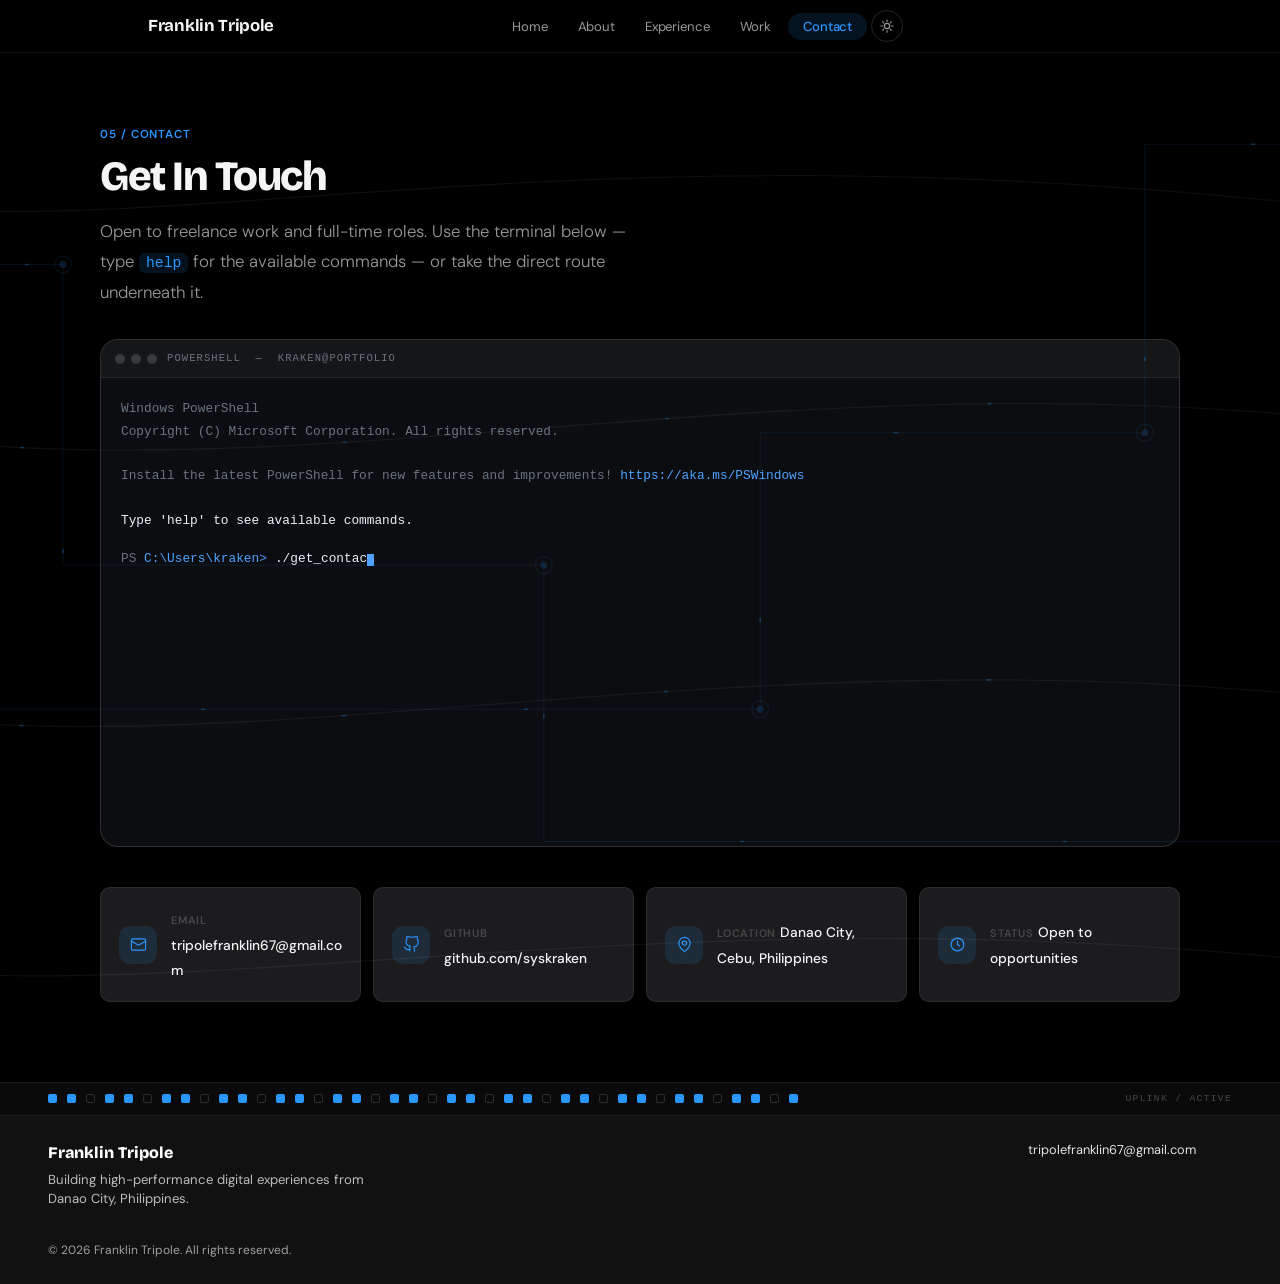
==== commit 6634f662: "Run the map overlay edge to edge; add a visitor counter to the nav The HUD mask cut off hard 28px fr" ====
--- a/contact.html
+++ b/contact.html
@@ -44,8 +44,10 @@
                         </svg><svg class="ico-moon" width="16" height="16" viewBox="0 0 24 24" aria-hidden="true">
                             <path d="M20.6 13.4A8.7 8.7 0 0 1 10.6 3.4a8.7 8.7 0 1 0 10 10Z" />
                         </svg></button></li>
+                <li><span class="visit-counter" hidden title="Visitors"><svg viewBox="0 0 24 24" aria-hidden="true"><path d="M1.8 12S5.4 5.4 12 5.4 22.2 12 22.2 12 18.6 18.6 12 18.6 1.8 12 1.8 12Z"/><circle cx="12" cy="12" r="3.1"/></svg><b class="visit-count">0</b></span></li>
             </ul>
             <div style="display:flex;align-items:center;gap:8px;">
+                <span class="visit-counter mob" hidden title="Visitors"><svg viewBox="0 0 24 24" aria-hidden="true"><path d="M1.8 12S5.4 5.4 12 5.4 22.2 12 22.2 12 18.6 18.6 12 18.6 1.8 12 1.8 12Z"/><circle cx="12" cy="12" r="3.1"/></svg><b class="visit-count">0</b></span>
                 <button id="theme-toggle-mob" type="button" title="Toggle theme" aria-label="Toggle colour theme"><svg
                         class="ico-sun" width="16" height="16" viewBox="0 0 24 24" aria-hidden="true">
                         <circle cx="12" cy="12" r="4" />
@@ -428,6 +430,33 @@
         }
 
         window.addEventListener('load', boot);
+        /* ── Visitor counter ─────────────────────────────────────
+           Counts once per browser: the first visit hits the counter,
+           every later load (including reloads) only reads it. */
+        (function () {
+            const readouts = document.querySelectorAll('.visit-count');
+            if (!readouts.length) return;
+
+            const BASE = 'https://abacus.jasoncameron.dev';
+            const NS = 'syskraken-portfolio';
+            const KEY = 'visits';
+            const FLAG = 'ft_counted';
+
+            let first = false;
+            try { first = !localStorage.getItem(FLAG); } catch (e) { first = false; }
+
+            fetch(BASE + (first ? '/hit/' : '/get/') + NS + '/' + KEY)
+                .then(r => r.ok ? r.json() : Promise.reject(r.status))
+                .then(data => {
+                    if (!data || typeof data.value !== 'number') throw new Error('bad payload');
+                    readouts.forEach(el => { el.textContent = data.value.toLocaleString(); });
+                    document.querySelectorAll('.visit-counter')
+                        .forEach(el => el.removeAttribute('hidden'));
+                    if (first) { try { localStorage.setItem(FLAG, '1'); } catch (e) { } }
+                })
+                .catch(() => { /* service unreachable: leave the counter hidden */ });
+        })();
+
     </script>
 </body>
 
--- a/style.css
+++ b/style.css
@@ -1761,35 +1761,14 @@
             width: 100%;
             height: 440px;
             background: #04070a;
-            z-index: 1;
-        }
-
-        /* Tint only the imagery — markers, overlays and attribution stay true. */
-        #map .leaflet-tile-pane {
+            /* The HUD sits outside #map, so this tints only the map itself. */
             filter: saturate(.4) contrast(1.15) brightness(.74) hue-rotate(158deg);
         }
 
-        #map .leaflet-container {
-            background: #04070a;
-            font-family: inherit;
-        }
-
-        #map .leaflet-control-attribution {
-            background: rgba(4, 7, 10, .78);
-            color: rgba(99, 230, 255, .55);
-            font-family: ui-monospace, SFMono-Regular, Menlo, monospace;
-            font-size: .6rem;
-            padding: 2px 8px;
-        }
-
-        #map .leaflet-control-attribution a {
-            color: rgba(99, 230, 255, .8);
-        }
-
-        .reticle-icon {
-            background: none;
-            border: none;
-            pointer-events: none;
+        #map[hidden] { display: none }
+
+        @media (prefers-reduced-motion: reduce) {
+            .mc-dot { animation: none }
         }
 
         .map-hud {
@@ -1798,10 +1777,11 @@
             pointer-events: none;
             z-index: 2;
             overflow: hidden;
-            /* Leave the bottom strip untouched so Google's logo and
-               attribution stay fully legible, as their terms require. */
-            -webkit-mask-image: linear-gradient(to bottom, #000 calc(100% - 28px), transparent calc(100% - 28px));
-            mask-image: linear-gradient(to bottom, #000 calc(100% - 28px), transparent calc(100% - 28px));
+            /* The overlay runs edge to edge, easing off over the bottom strip
+               so Google's logo and attribution stay clearly legible without a
+               hard seam across the frame. */
+            -webkit-mask-image: linear-gradient(to bottom, #000 calc(100% - 34px), rgba(0, 0, 0, .3) calc(100% - 14px), rgba(0, 0, 0, .3) 100%);
+            mask-image: linear-gradient(to bottom, #000 calc(100% - 34px), rgba(0, 0, 0, .3) calc(100% - 14px), rgba(0, 0, 0, .3) 100%);
         }
 
         /* scanline texture + vignette */
@@ -1825,21 +1805,6 @@
         .hud-corner.tr { top: 14px; right: 14px; border-left: 0; border-bottom: 0 }
         .hud-corner.bl { bottom: 40px; left: 14px; border-right: 0; border-top: 0 }
         .hud-corner.br { bottom: 40px; right: 14px; border-left: 0; border-top: 0 }
-
-        .hud-scan {
-            position: absolute;
-            left: 0;
-            right: 0;
-            height: 68px;
-            background: linear-gradient(to bottom, transparent, rgba(99, 230, 255, .1) 60%, rgba(99, 230, 255, .3));
-            border-bottom: 1px solid rgba(99, 230, 255, .45);
-            animation: hud-sweep 6.5s linear infinite;
-        }
-
-        @keyframes hud-sweep {
-            0% { transform: translateY(-70px) }
-            100% { transform: translateY(460px) }
-        }
 
         .hud-tag {
             position: absolute;
@@ -1859,22 +1824,13 @@
 
         .hud-tag.t1 { top: 48px; left: 22px }
         .hud-tag.t2 { top: 74px; left: 22px }
-        .hud-tag.t3 { bottom: 74px; left: 22px }
-        .hud-tag.t4 { top: 48px; right: 22px }
+        .hud-tag.t3 { bottom: 50px; left: 22px }
+        .hud-tag.t4 { bottom: 50px; right: 22px }
 
         @media(max-width:640px) {
             #map { height: 340px }
             .hud-tag.t2 { display: none }
             .hud-tag { font-size: .53rem }
-            @keyframes hud-sweep {
-                0% { transform: translateY(-70px) }
-                100% { transform: translateY(360px) }
-            }
-        }
-
-        @media (prefers-reduced-motion: reduce) {
-            .hud-scan { animation: none; opacity: .35 }
-            .mc-dot { animation: none }
         }
 
         /* Tactical reticle — lives above the map filter so it stays bright */
@@ -2278,3 +2234,56 @@
             .contact-main { padding: 96px 0 60px }
             .term-body { padding: 16px; font-size: .74rem }
         }
+
+        /* ─── VISITOR COUNTER ─────────────────── */
+        .visit-counter {
+            display: inline-flex;
+            align-items: center;
+            gap: 6px;
+            padding: 4px 10px 4px 9px;
+            border-radius: 20px;
+            border: 0.5px solid var(--border-med);
+            color: var(--text-tertiary);
+            font-family: ui-monospace, SFMono-Regular, Menlo, monospace;
+            font-size: .66rem;
+            letter-spacing: .04em;
+            white-space: nowrap;
+            cursor: default;
+            transition: border-color .25s var(--ease), color .25s var(--ease);
+        }
+
+        /* Class sets a display, so [hidden] needs saying explicitly. */
+        .visit-counter[hidden] { display: none }
+
+        .visit-counter:hover {
+            border-color: var(--accent);
+            color: var(--text-secondary);
+        }
+
+        .visit-counter svg {
+            width: 12px;
+            height: 12px;
+            fill: none;
+            stroke: currentColor;
+            stroke-width: 1.6;
+            stroke-linecap: round;
+            stroke-linejoin: round;
+            flex-shrink: 0;
+        }
+
+        .visit-count {
+            color: var(--text);
+            font-weight: 600;
+        }
+
+        .visit-counter.mob { display: none }
+
+        @media(max-width:800px) {
+            .visit-counter.mob:not([hidden]) { display: inline-flex }
+        }
+
+        /* Only drop it on the very narrowest phones, where the logo,
+           toggle and hamburger already fill the bar. */
+        @media(max-width:340px) {
+            .visit-counter.mob { display: none !important }
+        }
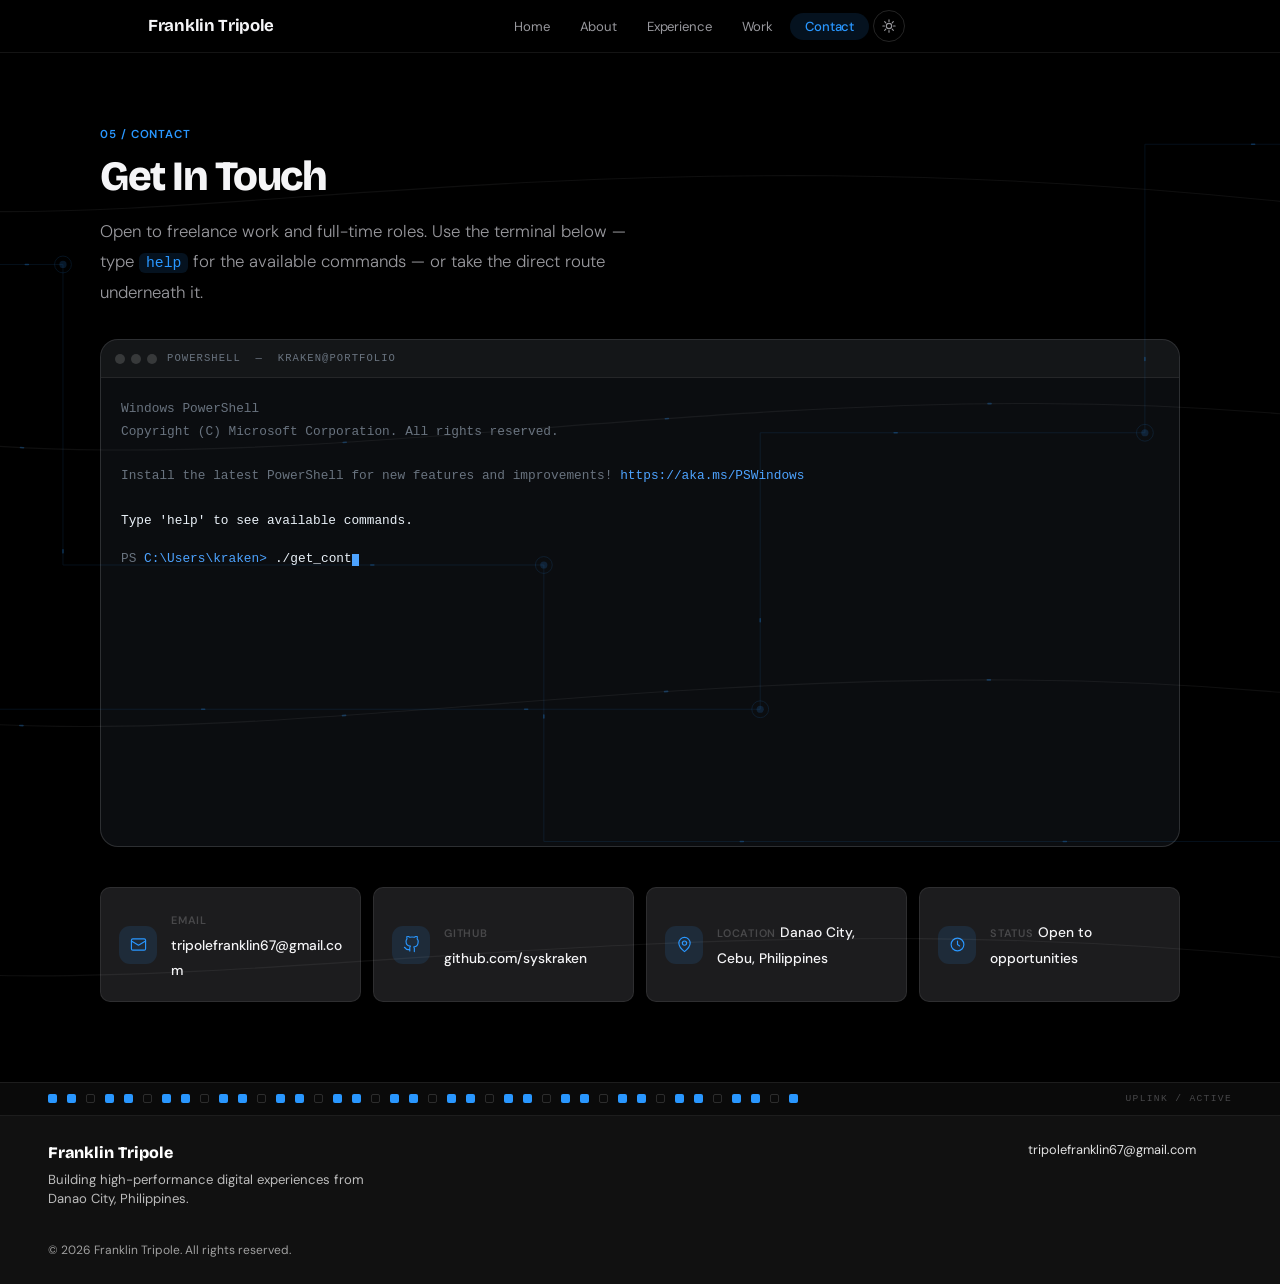
==== commit 95ebb034: "Pin the visitor counter to the nav edge and show it on mobile The counter moves out of the nav list " ====
--- a/contact.html
+++ b/contact.html
@@ -44,10 +44,9 @@
                         </svg><svg class="ico-moon" width="16" height="16" viewBox="0 0 24 24" aria-hidden="true">
                             <path d="M20.6 13.4A8.7 8.7 0 0 1 10.6 3.4a8.7 8.7 0 1 0 10 10Z" />
                         </svg></button></li>
-                <li><span class="visit-counter" hidden title="Visitors"><svg viewBox="0 0 24 24" aria-hidden="true"><path d="M1.8 12S5.4 5.4 12 5.4 22.2 12 22.2 12 18.6 18.6 12 18.6 1.8 12 1.8 12Z"/><circle cx="12" cy="12" r="3.1"/></svg><b class="visit-count">0</b></span></li>
             </ul>
             <div style="display:flex;align-items:center;gap:8px;">
-                <span class="visit-counter mob" hidden title="Visitors"><svg viewBox="0 0 24 24" aria-hidden="true"><path d="M1.8 12S5.4 5.4 12 5.4 22.2 12 22.2 12 18.6 18.6 12 18.6 1.8 12 1.8 12Z"/><circle cx="12" cy="12" r="3.1"/></svg><b class="visit-count">0</b></span>
+                <span class="visit-counter mob" hidden title="Visitors"><svg width="12" height="12" viewBox="0 0 24 24" aria-hidden="true"><path d="M1.8 12S5.4 5.4 12 5.4 22.2 12 22.2 12 18.6 18.6 12 18.6 1.8 12 1.8 12Z"/><circle cx="12" cy="12" r="3.1"/></svg><b class="visit-count">0</b></span>
                 <button id="theme-toggle-mob" type="button" title="Toggle theme" aria-label="Toggle colour theme"><svg
                         class="ico-sun" width="16" height="16" viewBox="0 0 24 24" aria-hidden="true">
                         <circle cx="12" cy="12" r="4" />
@@ -61,6 +60,7 @@
                 </button>
             </div>
         </div>
+        <span class="visit-counter edge" hidden title="Visitors"><svg width="12" height="12" viewBox="0 0 24 24" aria-hidden="true"><path d="M1.8 12S5.4 5.4 12 5.4 22.2 12 22.2 12 18.6 18.6 12 18.6 1.8 12 1.8 12Z"/><circle cx="12" cy="12" r="3.1"/></svg><b class="visit-count">0</b></span>
     </nav>
 
     <div class="mobile-menu" id="mobile-menu">
--- a/style.css
+++ b/style.css
@@ -2276,14 +2276,20 @@
             font-weight: 600;
         }
 
+        /* Desktop: pinned to the far right of the bar, clear of the
+           centred nav group. */
+        .visit-counter.edge {
+            position: absolute;
+            right: clamp(16px, 3vw, 34px);
+            top: 50%;
+            transform: translateY(-50%);
+        }
+
+        /* Mobile: rides inline with the toggle and hamburger, since the
+           nav fills the full width there and the edge is already taken. */
         .visit-counter.mob { display: none }
 
         @media(max-width:800px) {
+            .visit-counter.edge { display: none !important }
             .visit-counter.mob:not([hidden]) { display: inline-flex }
         }
-
-        /* Only drop it on the very narrowest phones, where the logo,
-           toggle and hamburger already fill the bar. */
-        @media(max-width:340px) {
-            .visit-counter.mob { display: none !important }
-        }
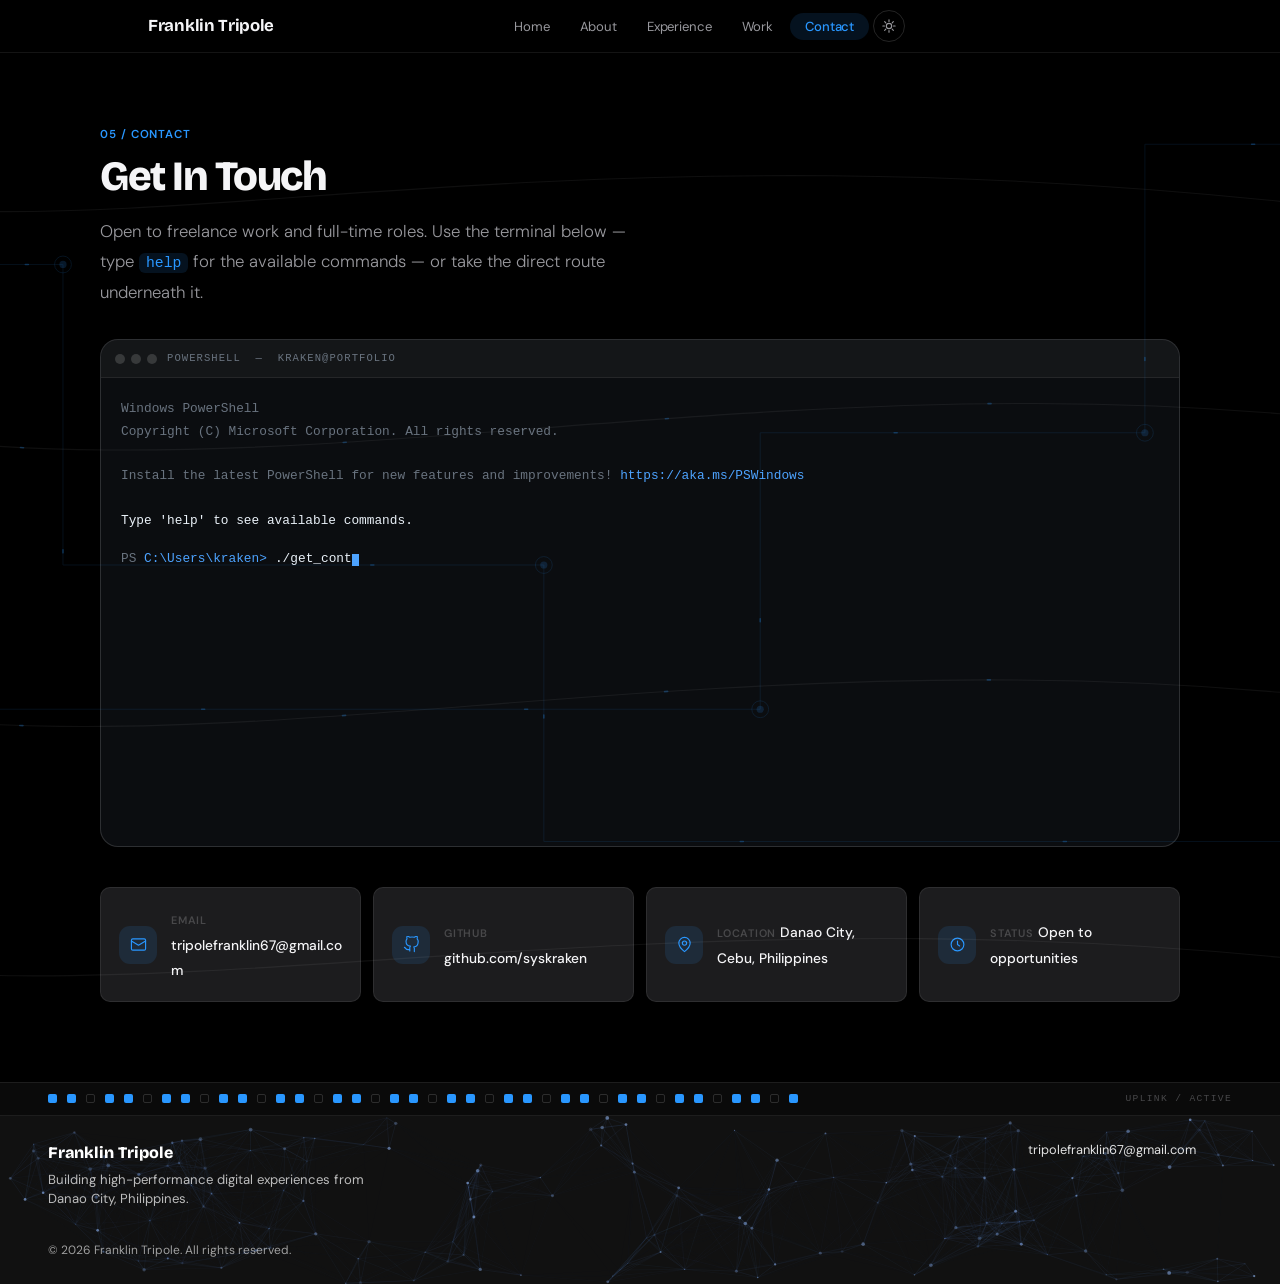
==== commit 7732170b: "Add the footer constellation to the contact page The contact rebuild kept the footer markup but drop" ====
--- a/contact.html
+++ b/contact.html
@@ -190,6 +190,7 @@
     </div>
 
     <footer>
+        <canvas id="footer-canvas"></canvas>
         <div class="footer-brand">
             <a href="index.html" class="footer-logo">Franklin Tripole</a>
             <p class="footer-text">Building high-performance digital experiences from Danao City, Philippines.</p>
@@ -457,6 +458,96 @@
                 .catch(() => { /* service unreachable: leave the counter hidden */ });
         })();
 
+        /* ── Footer constellation ────────────────────────────── */
+        (function () {
+            const canvas = document.getElementById('footer-canvas');
+            const footer = canvas && canvas.closest('footer');
+            if (!canvas || !footer) return;
+
+            const ctx = canvas.getContext('2d');
+            const reduced = matchMedia('(prefers-reduced-motion: reduce)').matches;
+            const isMobile = () => matchMedia('(max-width: 640px)').matches;
+
+            let W = 0, H = 0, stars = [], raf = null, onScreen = true;
+            let link = 110;
+
+            function mkStar() {
+                const m = isMobile();
+                return {
+                    x: Math.random() * W,
+                    y: Math.random() * H,
+                    r: Math.random() * (m ? 1.1 : 1.6) + (m ? 0.2 : 0.3),
+                    vx: (Math.random() - 0.5) * (m ? 0.16 : 0.24),
+                    vy: (Math.random() - 0.5) * (m ? 0.1 : 0.14),
+                    a: Math.random() * 0.85 + 0.15
+                };
+            }
+
+            function resize() {
+                const rect = footer.getBoundingClientRect();
+                if (!rect.width || !rect.height) return;
+                const dpr = Math.min(devicePixelRatio || 1, 2);
+                canvas.width = rect.width * dpr;
+                canvas.height = rect.height * dpr;
+                // setTransform, not scale — scale would compound on every resize.
+                ctx.setTransform(dpr, 0, 0, dpr, 0, 0);
+                W = rect.width;
+                H = rect.height;
+                link = isMobile() ? 70 : 110;
+                const count = isMobile() ? 70 : 160;
+                stars = Array.from({ length: count }, mkStar);
+            }
+
+            function draw() {
+                ctx.clearRect(0, 0, W, H);
+                for (const s of stars) {
+                    s.x += s.vx; s.y += s.vy;
+                    if (s.x < 0) s.x = W; else if (s.x > W) s.x = 0;
+                    if (s.y < 0) s.y = H; else if (s.y > H) s.y = 0;
+                    ctx.beginPath();
+                    ctx.arc(s.x, s.y, s.r, 0, Math.PI * 2);
+                    ctx.fillStyle = 'rgba(160,196,255,' + (s.a * 0.6) + ')';
+                    ctx.fill();
+                }
+                for (let i = 0; i < stars.length; i++) {
+                    for (let j = i + 1; j < stars.length; j++) {
+                        const dx = stars[i].x - stars[j].x;
+                        const dy = stars[i].y - stars[j].y;
+                        const d = Math.hypot(dx, dy);
+                        if (d < link) {
+                            ctx.beginPath();
+                            ctx.moveTo(stars[i].x, stars[i].y);
+                            ctx.lineTo(stars[j].x, stars[j].y);
+                            ctx.strokeStyle = 'rgba(100,150,230,' + ((1 - d / link) * 0.16) + ')';
+                            ctx.lineWidth = 0.6;
+                            ctx.stroke();
+                        }
+                    }
+                }
+                raf = requestAnimationFrame(draw);
+            }
+
+            // One loop only, and only while the footer is actually on screen.
+            function start() { if (!raf) raf = requestAnimationFrame(draw); }
+            function stop() { if (raf) { cancelAnimationFrame(raf); raf = null; } }
+
+            new ResizeObserver(resize).observe(footer);
+            resize();
+
+            if (reduced) { draw(); stop(); return; }
+
+            new IntersectionObserver(([e]) => {
+                onScreen = e.isIntersecting;
+                onScreen ? start() : stop();
+            }, { threshold: 0 }).observe(footer);
+
+            document.addEventListener('visibilitychange', () => {
+                (document.hidden || !onScreen) ? stop() : start();
+            });
+
+            start();
+        })();
+
     </script>
 </body>
 
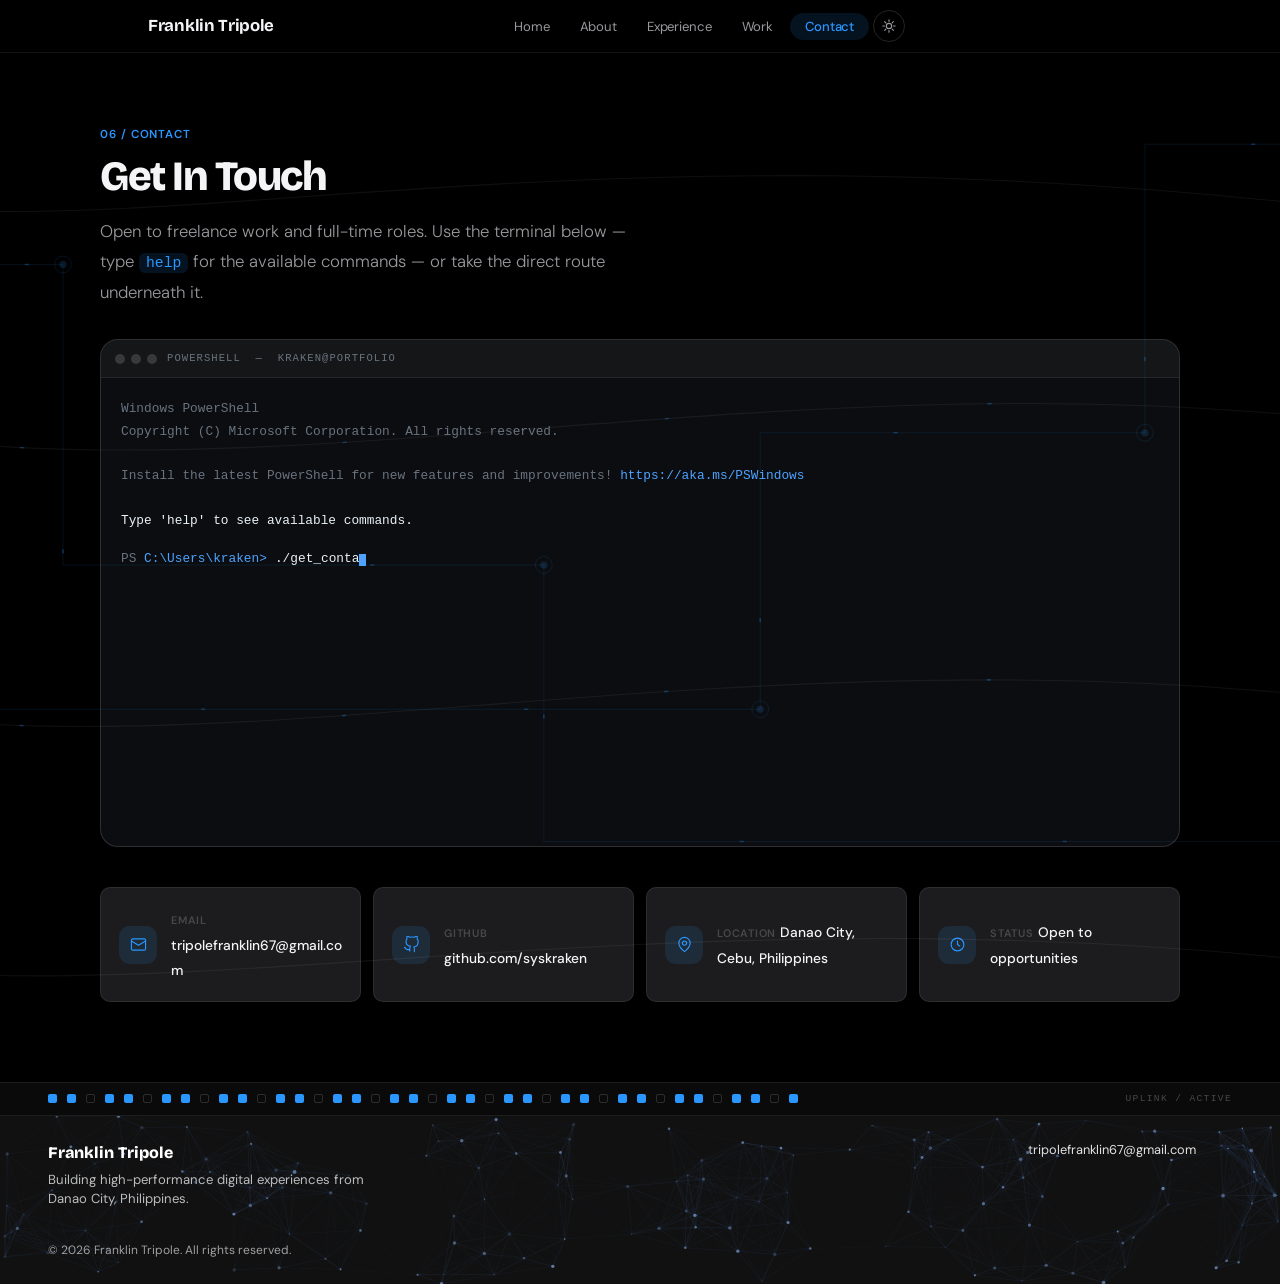
==== commit 8eefbbc6: "Add an interactive network lab section New section between Work and the map: a live topology of the " ====
--- a/contact.html
+++ b/contact.html
@@ -94,7 +94,7 @@
         </svg>
 
         <div class="container">
-            <div class="section-eyebrow">05 / Contact</div>
+            <div class="section-eyebrow">06 / Contact</div>
             <h2 class="section-title">Get In Touch</h2>
             <p class="contact-lead">
                 Open to freelance work and full-time roles. Use the terminal below — type <code>help</code> for the
--- a/style.css
+++ b/style.css
@@ -2293,3 +2293,224 @@
             .visit-counter.edge { display: none !important }
             .visit-counter.mob:not([hidden]) { display: inline-flex }
         }
+
+        /* ─── NETWORK LAB ─────────────────────── */
+        #network { background: var(--bg-alt) }
+
+        .lab-lead {
+            font-size: clamp(.95rem, 1.8vw, 1.05rem);
+            color: var(--text-secondary);
+            line-height: 1.8;
+            font-weight: 300;
+            max-width: 620px;
+            margin-top: 16px;
+        }
+
+        .lab {
+            display: grid;
+            grid-template-columns: minmax(0, 1fr) 250px;
+            gap: 16px;
+            margin-top: 32px;
+            align-items: start;
+        }
+
+        .lab-stage {
+            background:
+                repeating-linear-gradient(0deg, rgba(99, 230, 255, .035) 0 1px, transparent 1px 3px),
+                radial-gradient(ellipse 80% 70% at 50% 40%, #12161c, #08090c 100%);
+            border: 0.5px solid var(--border-med);
+            border-radius: var(--radius);
+            padding: 14px;
+            overflow-x: auto;
+            box-shadow: var(--shadow-md);
+        }
+
+        #net-svg {
+            display: block;
+            width: 100%;
+            min-width: 560px;
+            height: auto;
+            font-family: ui-monospace, SFMono-Regular, Menlo, monospace;
+            touch-action: none;
+        }
+
+        /* Devices */
+        .nl-device { transition: opacity .35s var(--ease) }
+        .nl-device.is-down { opacity: .45 }
+
+        .nl-name {
+            font-size: 13px;
+            font-weight: 700;
+            fill: #e8eef7;
+            letter-spacing: .02em;
+        }
+
+        .nl-sub {
+            font-size: 9.5px;
+            fill: #7f8b9b;
+            letter-spacing: .06em;
+        }
+
+        .nl-state {
+            font-size: 9px;
+            letter-spacing: .16em;
+            fill: #4da3ff;
+        }
+
+        .nl-device.is-down .nl-state { fill: #ff6b6b }
+
+        .nl-led {
+            fill: #22c55e;
+            transition: fill .3s var(--ease);
+        }
+
+        .nl-device:not(.is-down) .nl-led { animation: nl-blink 2.4s steps(1) infinite }
+        .nl-device.is-down .nl-led { fill: #3a3f47; animation: none }
+
+        @keyframes nl-blink {
+            0%, 62% { opacity: 1 }
+            63%, 74% { opacity: .35 }
+            75%, 100% { opacity: 1 }
+        }
+
+        /* Cables */
+        .nl-cable {
+            cursor: grab;
+            outline: none;
+        }
+
+        .nl-cable:active { cursor: grabbing }
+
+        .nl-hit {
+            stroke: transparent;
+            stroke-width: 22;
+            stroke-linecap: round;
+        }
+
+        .nl-jacket,
+        .nl-sheen,
+        .nl-plug {
+            transition: d .45s var(--ease), transform .45s var(--ease);
+            pointer-events: none;
+        }
+
+        .nl-cable:hover .nl-jacket,
+        .nl-cable:focus-visible .nl-jacket {
+            stroke-width: 8.5;
+            filter: drop-shadow(0 0 6px currentColor);
+        }
+
+        .nl-cable:focus-visible .nl-sheen { stroke-opacity: .6 }
+
+        .nl-cable.is-out .nl-jacket { stroke-dasharray: none; opacity: .9 }
+
+        .nl-jack rect:last-child { transition: fill .3s var(--ease) }
+
+        /* Panel */
+        .lab-panel {
+            background: var(--card);
+            border: 0.5px solid var(--border);
+            border-radius: var(--radius);
+            padding: 18px;
+            box-shadow: var(--shadow-sm);
+            position: sticky;
+            top: 68px;
+        }
+
+        .lab-panel-head {
+            display: flex;
+            align-items: center;
+            gap: 8px;
+            font-size: .66rem;
+            font-weight: 600;
+            letter-spacing: .12em;
+            text-transform: uppercase;
+            color: var(--text-tertiary);
+            margin-bottom: 14px;
+        }
+
+        .lab-dot {
+            width: 7px;
+            height: 7px;
+            border-radius: 50%;
+            background: #22c55e;
+            box-shadow: 0 0 8px rgba(34, 197, 94, .7);
+        }
+
+        .lab-status {
+            list-style: none;
+            display: flex;
+            flex-direction: column;
+            gap: 2px;
+        }
+
+        .lab-status li {
+            display: flex;
+            align-items: center;
+            gap: 9px;
+            padding: 6px 0;
+            border-bottom: 0.5px solid var(--border);
+            font-size: .78rem;
+            color: var(--text-secondary);
+        }
+
+        .lab-status li:last-child { border-bottom: none }
+
+        .lab-status i {
+            width: 6px;
+            height: 6px;
+            border-radius: 50%;
+            flex-shrink: 0;
+            background: #22c55e;
+        }
+
+        .lab-status li.down i { background: #ff6b6b }
+        .lab-status li span { flex: 1 }
+
+        .lab-status b {
+            font-family: ui-monospace, SFMono-Regular, Menlo, monospace;
+            font-size: .62rem;
+            letter-spacing: .1em;
+            color: #22c55e;
+        }
+
+        .lab-status li.down b { color: #ff6b6b }
+        .lab-status li.down span { color: var(--text-tertiary) }
+
+        .lab-note {
+            font-size: .72rem;
+            line-height: 1.6;
+            color: var(--text-tertiary);
+            margin-top: 14px;
+        }
+
+        .lab-reset {
+            width: 100%;
+            margin-top: 14px;
+            padding: 9px 14px;
+            border-radius: 980px;
+            border: 0.5px solid var(--border-med);
+            background: none;
+            color: var(--text-secondary);
+            font-family: inherit;
+            font-size: .74rem;
+            font-weight: 500;
+            cursor: pointer;
+            transition: background .25s var(--ease), color .25s var(--ease), border-color .25s var(--ease);
+        }
+
+        .lab-reset:hover {
+            background: var(--accent-light);
+            border-color: var(--accent);
+            color: var(--accent);
+        }
+
+        @media(max-width:900px) {
+            .lab { grid-template-columns: 1fr }
+            .lab-panel { position: static }
+        }
+
+        @media (prefers-reduced-motion: reduce) {
+            .nl-jacket, .nl-sheen, .nl-plug { transition: none }
+            .nl-device:not(.is-down) .nl-led { animation: none }
+        }
